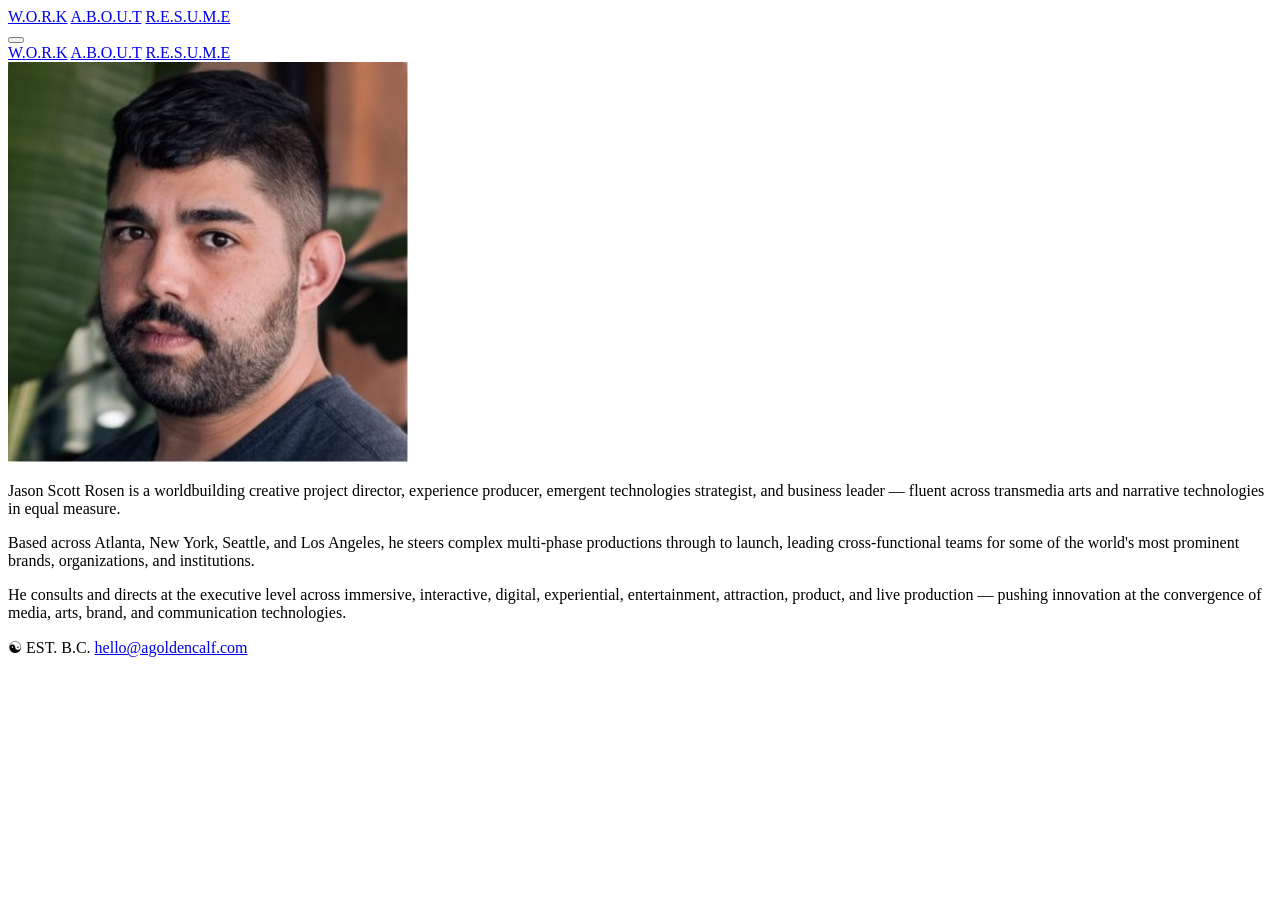
==== about.html @ c749a190 "Update about.html" ====
<!DOCTYPE html>
<html lang="en">
<head>
  <meta charset="UTF-8">
  <meta name="viewport" content="width=device-width, initial-scale=1.0">
  <title>About — A Golden Calf</title>
  <link rel="shortcut icon" href="favicon.ico">
  <link rel="preconnect" href="https://fonts.googleapis.com">
  <link rel="preconnect" href="https://fonts.gstatic.com" crossorigin>
  <link href="https://fonts.googleapis.com/css2?family=Tenor+Sans&display=swap" rel="stylesheet">
  <link rel="stylesheet" href="css/styles.css?v=20260519t">
</head>
<body class="page-about">
  <header class="site-header">
    <nav class="nav">
      <div class="nav-links">
        <a href="index.html" class="nav-link">W.O.R.K</a>
        <a href="about.html" class="nav-link nav-link--active">A.B.O.U.T</a>
        <a href="resume.html" class="nav-link">R.E.S.U.M.E</a>
      </div>
    </nav>
  </header>
  <button class="hamburger" aria-label="Open menu" aria-expanded="false">
    <div class="hamburger-bars">
      <span></span><span></span><span></span>
    </div>
  </button>
  <main class="main">
    <div class="mobile-menu" aria-hidden="true">
      <a href="index.html" class="mobile-link">W.O.R.K</a>
      <a href="about.html" class="mobile-link">A.B.O.U.T</a>
      <a href="resume.html" class="mobile-link">R.E.S.U.M.E</a>
    </div>
    <div class="about-columns" id="about-content">
      <div class="about-headshot-wrap">
        <img src="images/headshot.jpg" alt="Jason Scott Rosen" class="about-headshot" id="about-headshot">
      </div>
      <div class="about-text" id="about-body">
        <p>Loading&hellip;</p>
      </div>
    </div>
  </main>
  <footer class="site-footer">
    <div class="footer-inner">
      <span class="footer-mark">&#9775;&#xFE0E;</span>
      <span class="footer-est">EST.BC</span>
      <a href="mailto:hello@agoldencalf.com" class="footer-email">hello@agoldencalf.com</a>
    </div>
  </footer>
  <script src="js/main.js?v=20260519t"></script>
</body>
</html>
---- css/styles.css ----
/* === NAV === */
const hamburger = document.querySelector('.hamburger');
const mobileMenu = document.querySelector('.mobile-menu');
const siteHeader = document.querySelector('.site-header');

const backdrop = document.createElement('div');
backdrop.className = 'menu-backdrop';
document.body.appendChild(backdrop);

document.querySelectorAll('.mobile-link').forEach(link => {
  link.dataset.href = link.getAttribute('href') || '';
  const text = link.textContent.trim();
  link.innerHTML = text.split('').map((char, i) =>
    `<span class="letter" data-index="${i}" style="transition-delay: 0ms">${char === ' ' ? '&nbsp;' : char}</span>`
  ).join('');
});

function drawSpeckle(menu) {
  if (menu.querySelector('.menu-speckle')) return;
  const canvas = document.createElement('canvas');
  canvas.className = 'menu-speckle';
  menu.insertBefore(canvas, menu.firstChild);
  const w = menu.offsetWidth;
  const h = menu.offsetHeight;
  canvas.width = w;
  canvas.height = h;
  const ctx = canvas.getContext('2d');
  const count = Math.floor((w * h) / 120);
  for (let i = 0; i < count; i++) {
    const x = Math.random() * w;
    const y = Math.random() * h;
    const r = Math.random() * 1.8 + 0.2;
    const op = Math.random() * 0.5 + 0.05;
    const hue = 34 + Math.random() * 16;
    const sat = 55 + Math.random() * 35;
    const lit = 42 + Math.random() * 28;
    ctx.beginPath();
    ctx.arc(x, y, r, 0, Math.PI * 2);
    ctx.fillStyle = `hsla(${hue}, ${sat}%, ${lit}%, ${op})`;
    ctx.fill();
  }
  for (let i = 0; i < count * 0.07; i++) {
    const x = Math.random() * w;
    const y = Math.random() * h;
    const rx = Math.random() * 3.5 + 0.8;
    const ry = rx * (0.25 + Math.random() * 0.75);
    ctx.beginPath();
    ctx.ellipse(x, y, rx, ry, Math.random() * Math.PI, 0, Math.PI * 2);
    ctx.fillStyle = `hsla(38, 68%, 48%, ${Math.random() * 0.2 + 0.04})`;
    ctx.fill();
  }
}

function animateLinksIn() {
  document.querySelectorAll('.mobile-link').forEach((link, linkIdx) => {
    const letters = link.querySelectorAll('.letter');
    letters.forEach((letter, j) => {
      letter.classList.remove('closing');
      letter.style.transitionDelay = `${200 + linkIdx * 160 + j * 35}ms`;
    });
  });
}

function animateLinksOut() {
  document.querySelectorAll('.mobile-link').forEach(link => {
    const letters = link.querySelectorAll('.letter');
    const lastIdx = letters.length - 1;
    letters.forEach((letter, j) => {
      letter.style.transitionDelay = `${(lastIdx - j) * 55}ms`;
      letter.classList.add('closing');
    });
  });
}

let speckleDrawn = false;

function openMenu() {
  if (!speckleDrawn) { drawSpeckle(mobileMenu); speckleDrawn = true; }
  mobileMenu.classList.add('open');
  hamburger.classList.add('open');
  backdrop.classList.add('open');
  siteHeader?.classList.add('menu-open');
  hamburger.setAttribute('aria-expanded', 'true');
  mobileMenu.setAttribute('aria-hidden', 'false');
  document.body.style.overflow = 'hidden';
  animateLinksIn();
}

function closeMenu() {
  backdrop.style.pointerEvents = 'none';
  animateLinksOut();
  mobileMenu.classList.remove('open');
  hamburger.classList.remove('open');
  backdrop.classList.remove('open');
  siteHeader?.classList.remove('menu-open');
  hamburger.setAttribute('aria-expanded', 'false');
  mobileMenu.setAttribute('aria-hidden', 'true');
  document.body.style.overflow = '';
  setTimeout(() => { backdrop.style.pointerEvents = ''; }, 1100);
}

hamburger?.addEventListener('click', () => {
  mobileMenu.classList.contains('open') ? closeMenu() : openMenu();
});
backdrop.addEventListener('click', closeMenu);

document.querySelectorAll('.mobile-link').forEach(a => {
  a.addEventListener('click', (e) => {
    e.preventDefault();
    const href = a.dataset.href;
    closeMenu();
    setTimeout(() => { if (href) window.location.href = href; }, 200);
  });
});

document.querySelector('.menu-close')?.addEventListener('click', closeMenu);
document.addEventListener('keydown', e => { if (e.key === 'Escape') closeMenu(); });

/* === UTILS === */
function textToHtml(str) {
  if (!str) return '';
  return str.split(/\n\n+/).filter(p => p.trim()).map(p => `<p>${p.trim().replace(/\n/g, '<br>')}</p>`).join('');
}
function vimeoId(url) { const m = url.match(/vimeo\.com\/(?:video\/)?(\d+)/); return m ? m[1] : null; }
function youtubeId(url) {
  try {
    const parsed = new URL(url);
    if (parsed.hostname.includes('youtube.com')) return parsed.searchParams.get('v');
    if (parsed.hostname.includes('youtu.be')) return parsed.pathname.replace('/', '').split('/')[0];
  } catch (err) { return null; }
  return null;
}
function isHlsUrl(url) { return url.endsWith('.m3u8'); }
function initHlsVideos(root = document) {
  root.querySelectorAll('video[data-hls-src]').forEach(video => {
    const src = video.dataset.hlsSrc;
    if (!src) return;
    if (video.canPlayType('application/vnd.apple.mpegurl')) { video.src = src; }
    else if (window.Hls && Hls.isSupported()) { const hls = new Hls(); hls.loadSource(src); hls.attachMedia(video); }
  });
}

function renderMediaItem(item) {
  let media = '';
  if (item.type === 'video') {
    const url = item.url || '';
    const vid = vimeoId(url);
    const yid = youtubeId(url);
    if (yid) media = `<div class="lb-video-wrap"><iframe src="https://www.youtube.com/embed/${yid}" frameborder="0" allow="accelerometer; autoplay; clipboard-write; encrypted-media; gyroscope; picture-in-picture; web-share" allowfullscreen></iframe></div>`;
    else if (vid) media = `<div class="lb-video-wrap"><iframe src="https://player.vimeo.com/video/${vid}?dnt=1&autoplay=1&loop=1&muted=1" frameborder="0" allow="autoplay; fullscreen; picture-in-picture" allowfullscreen></iframe></div>`;
    else if (url) { const attrs = isHlsUrl(url) ? `data-hls-src="${url}"` : `src="${url}"`; media = `<div class="lb-video-wrap"><video ${attrs} controls playsinline></video></div>`; }
  } else {
    const src = item.image || item.url || '';
    if (src) media = `<img src="${src}" alt="${item.caption || ''}" loading="lazy">`;
  }
  const caption = item.caption ? `<p class="lb-caption">${item.caption}</p>` : '';
  return media || caption ? `<div class="lb-media-item">${media}${caption}</div>` : '';
}

/* === LIGHTBOX === */
let projectsData = [];

function openLightbox(project) {
  const lightbox = document.getElementById('lightbox');
  document.getElementById('lb-title').textContent = project.title || '';
  document.getElementById('lb-client').textContent = project.client || '';
  document.getElementById('lb-description').innerHTML = textToHtml(project.description);
  document.getElementById('lb-media').innerHTML = (project.media || []).map(renderMediaItem).join('');
  initHlsVideos(document.getElementById('lb-media'));
  lightbox.removeAttribute('hidden');
  document.body.style.overflow = 'hidden';
  lightbox.scrollTop = 0;
  if (hamburger) hamburger.style.display = 'none';
}

function closeLightbox() {
  document.getElementById('lightbox').setAttribute('hidden', '');
  document.body.style.overflow = '';
  if (hamburger) hamburger.style.display = '';
}

document.getElementById('lightbox-close')?.addEventListener('click', closeLightbox);
document.getElementById('lightbox')?.addEventListener('click', e => { if (e.target === e.currentTarget) closeLightbox(); });
document.addEventListener('keydown', e => { if (e.key === 'Escape') closeLightbox(); });

/* === WORK PAGE — EXPANDING BARS === */

function initBarSpotlight(bar, canvas) {
  if (canvas) canvas.remove();

  // Static vignette — always present, gives the chimera keyhole effect
  const vignette = document.createElement('div');
  vignette.style.cssText = `
    position:absolute;inset:0;pointer-events:none;z-index:1;
    background: radial-gradient(ellipse 28% 120% at 50% 50%, 
      rgba(25,25,22,0) 0%, 
      rgba(25,25,22,0.55) 45%, 
      rgba(25,25,22,0.92) 75%, 
      rgba(25,25,22,0.98) 100%);
    opacity: 1;
    transition: opacity 3s cubic-bezier(0.16,1,0.3,1) 0.4s;
  `;
  bar.appendChild(vignette);

  // Dark overlay on top — fades out on expand to reveal image
  const darkOverlay = document.createElement('div');
  darkOverlay.style.cssText = `
    position:absolute;inset:0;pointer-events:none;z-index:2;
    background: rgba(25,25,22,0.0);
    transition: background 2.4s cubic-bezier(0.16,1,0.3,1);
  `;
  bar.appendChild(darkOverlay);

  return {
    expand:   () => { 
      vignette.style.transition = 'opacity 2.8s cubic-bezier(0.16,1,0.3,1) 0.3s';
      vignette.style.opacity = '0';
    },
    collapse: () => { 
      vignette.style.transition = 'opacity 0.6s ease';
      vignette.style.opacity = '1';
    },
  };
}

async function loadProjects() {
  const container = document.getElementById('projects');
  if (!container) return;
  try {
    const res = await fetch('content/projects.json');
    if (!res.ok) throw new Error(res.statusText);
    const data = await res.json();
    projectsData = data.items || [];
    const intro = document.getElementById('work-intro');
    if (intro && data.work_intro) intro.textContent = data.work_intro;
    if (!projectsData.length) { container.innerHTML = '<p class="projects-loading">No projects yet.</p>'; return; }

    container.innerHTML = projectsData.map((project, i) => {
      const bg = project.thumbnail ? `style="background-image:url('${project.thumbnail}')"` : '';
      return `<article class="project-bar" data-index="${i}" role="button" tabindex="0" aria-label="Open ${project.title || ''}">
        <div class="project-bar-bg" ${bg}></div>
        <canvas class="project-bar-spotlight"></canvas>
        <div class="project-bar-gradient"></div>
        <div class="project-bar-client-expanded"><span>${project.client || ''}</span></div>
        <div class="project-bar-meta">
          <span class="project-bar-title">${project.title || ''}</span>
          <span class="project-bar-client">${project.client || ''}</span>
          <div class="project-bar-sliver"></div>
        </div>
      </article>`;
    }).join('');

    // Init each bar
    container.querySelectorAll('.project-bar').forEach(bar => {
      const canvas = bar.querySelector('.project-bar-spotlight');
      const spotlight = initBarSpotlight(bar, canvas);
      const isTouchDevice = window.matchMedia('(hover: none)').matches;

      if (isTouchDevice) {
        // Mobile: tap navigates to project page
        bar.addEventListener('click', () => {
          const project = projectsData[parseInt(bar.dataset.index)];
          window.location.href = `project.html?id=${encodeURIComponent(project.id || bar.dataset.index)}`;
        });
      } else {
        bar.addEventListener('mouseenter', () => {
          bar.classList.add('expanded');
          spotlight.expand();
        });
        bar.addEventListener('mouseleave', () => {
          bar.classList.remove('expanded');
          spotlight.collapse();
        });
        bar.addEventListener('click', () => {
          const project = projectsData[parseInt(bar.dataset.index)];
          window.location.href = `project.html?id=${encodeURIComponent(project.id || bar.dataset.index)}`;
        });
        bar.addEventListener('keydown', e => {
          if (e.key === 'Enter' || e.key === ' ') {
            const project = projectsData[parseInt(bar.dataset.index)];
            window.location.href = `project.html?id=${encodeURIComponent(project.id || bar.dataset.index)}`;
          }
        });
      }
    });

  } catch (err) {
    console.error('Failed to load projects:', err);
    container.innerHTML = '<p class="projects-loading">Could not load projects.</p>';
  }
}

async function loadAbout() {
  const body = document.getElementById('about-body');
  const headshot = document.getElementById('about-headshot');
  if (!body && !headshot) return;
  try {
    const res = await fetch('content/about.json');
    if (!res.ok) throw new Error(res.statusText);
    const data = await res.json();
    if (headshot && data.headshot) headshot.src = data.headshot;
    if (body && data.body) body.innerHTML = textToHtml(data.body);
  } catch (err) { console.error('Failed to load about:', err); }
}

async function loadPractice() {
  const body = document.getElementById('practice-body');
  if (!body) return;
  try {
    const res = await fetch('content/practice.json');
    if (!res.ok) throw new Error(res.statusText);
    const data = await res.json();
    if (data.body) body.innerHTML = textToHtml(data.body);
  } catch (err) { console.error('Failed to load practice:', err); }
}

async function loadFooter() {
  const footers = document.querySelectorAll('.site-footer');
  if (!footers.length) return;
  try {
    const res = await fetch('content/footer.json');
    if (!res.ok) throw new Error(res.statusText);
    const data = await res.json();
    footers.forEach(footer => {
      const mark = footer.querySelector('.footer-mark');
      const est = footer.querySelector('.footer-est');
      const email = footer.querySelector('.footer-email');
      if (mark && data.mark) mark.innerHTML = data.mark;
      if (est && data.est) est.textContent = data.est;
      if (email && data.email) { email.textContent = data.email; email.href = `mailto:${data.email}`; }
    });
  } catch (err) { console.error('Failed to load footer:', err); }
}

/* === EPHEMERA — LOGO GLINT ANIMATION === */
function initEphemera() {
  const heroEl = document.querySelector('.work-hero');
  const logoEl = document.querySelector('.site-mark');
  if (!heroEl || !logoEl) return;

  const heroCanvas = document.createElement('canvas');
  heroCanvas.style.cssText = 'position:absolute;inset:0;width:100%;height:100%;pointer-events:none;z-index:2;';
  heroEl.appendChild(heroCanvas);
  const heroCtx = heroCanvas.getContext('2d');

  const logoCanvas = document.createElement('canvas');
  logoCanvas.style.cssText = 'position:absolute;top:0;left:0;width:100%;height:100%;pointer-events:none;';
  const logoWrap = document.createElement('div');
  logoWrap.style.cssText = 'position:relative;display:inline-block;line-height:0;';
  logoEl.parentNode.insertBefore(logoWrap, logoEl);
  logoWrap.appendChild(logoEl);
  logoWrap.appendChild(logoCanvas);
  const logoCtx = logoCanvas.getContext('2d');

  function resize() {
    heroCanvas.width = heroEl.offsetWidth;
    heroCanvas.height = heroEl.offsetHeight;
    logoCanvas.width = logoEl.offsetWidth;
    logoCanvas.height = logoEl.offsetHeight;
  }
  resize();
  window.addEventListener('resize', resize);

  let frame = 0;
  const FOG_DURATION = 180;
  const FOG_DELAY = 20;
  let fogFrame = 0;
  let fogDone = false;
  let sparkleActive = false;
  let glintPhase = 0;
  let glintWait = 0;
  const GLINT_DURATION = 70;
  const GLINT_PAUSE = 320;

  function easeInOut(t) { return t < 0.5 ? 2 * t * t : -1 + (4 - 2 * t) * t; }
  function getSx() { return logoCanvas.width * 0.50; }
  function getSy() { return logoCanvas.height * 0.23; }

  function drawStarGlint(ctx, x, y, size, opacity) {
    ctx.save();
    ctx.globalAlpha = opacity;
    for (let i = 0; i < 4; i++) {
      const angle = (i / 4) * Math.PI * 2;
      const longR = size;
      const shortR = size * 0.15;
      const a1 = angle - Math.PI / 4 * 0.3;
      const a3 = angle + Math.PI / 4 * 0.3;
      ctx.beginPath();
      ctx.moveTo(x, y);
      ctx.lineTo(x + Math.cos(a1) * shortR, y + Math.sin(a1) * shortR);
      ctx.lineTo(x + Math.cos(angle) * longR, y + Math.sin(angle) * longR);
      ctx.lineTo(x + Math.cos(a3) * shortR, y + Math.sin(a3) * shortR);
      ctx.closePath();
      const grad = ctx.createRadialGradient(x, y, 0, x, y, longR);
      grad.addColorStop(0, 'rgba(255,255,255,1)');
      grad.addColorStop(0.3, 'rgba(255,248,200,0.8)');
      grad.addColorStop(1, 'rgba(255,240,150,0)');
      ctx.fillStyle = grad;
      ctx.fill();
    }
    const spot = ctx.createRadialGradient(x, y, 0, x, y, size * 0.4);
    spot.addColorStop(0, 'rgba(255,255,255,1)');
    spot.addColorStop(0.5, 'rgba(255,252,220,0.6)');
    spot.addColorStop(1, 'rgba(255,248,180,0)');
    ctx.beginPath();
    ctx.arc(x, y, size * 0.4, 0, Math.PI * 2);
    ctx.fillStyle = spot;
    ctx.fill();
    ctx.restore();
  }

  function drawGlimmer(ctx, x, y, size, opacity) {
    ctx.save();
    [0, Math.PI/2, Math.PI, Math.PI*1.5].forEach(angle => {
      const grad = ctx.createLinearGradient(x, y, x + Math.cos(angle) * size, y + Math.sin(angle) * size);
      grad.addColorStop(0, `rgba(255,255,255,${opacity})`);
      grad.addColorStop(0.2, `rgba(255,252,210,${opacity * 0.8})`);
      grad.addColorStop(1, 'rgba(255,240,140,0)');
      ctx.beginPath();
      ctx.moveTo(x, y);
      ctx.lineTo(x + Math.cos(angle) * size, y + Math.sin(angle) * size);
      ctx.strokeStyle = grad;
      ctx.lineWidth = 1.2;
      ctx.lineCap = 'round';
      ctx.stroke();
    });
    [Math.PI/4, Math.PI*3/4, Math.PI*5/4, Math.PI*7/4].forEach(angle => {
      const grad = ctx.createLinearGradient(x, y, x + Math.cos(angle) * size * 0.45, y + Math.sin(angle) * size * 0.45);
      grad.addColorStop(0, `rgba(255,255,255,${opacity * 0.7})`);
      grad.addColorStop(1, 'rgba(255,240,140,0)');
      ctx.beginPath();
      ctx.moveTo(x, y);
      ctx.lineTo(x + Math.cos(angle) * size * 0.45, y + Math.sin(angle) * size * 0.45);
      ctx.strokeStyle = grad;
      ctx.lineWidth = 0.7;
      ctx.lineCap = 'round';
      ctx.stroke();
    });
    const center = ctx.createRadialGradient(x, y, 0, x, y, size * 0.25);
    center.addColorStop(0, `rgba(255,255,255,${opacity})`);
    center.addColorStop(1, 'rgba(255,248,180,0)');
    ctx.beginPath();
    ctx.arc(x, y, size * 0.25, 0, Math.PI * 2);
    ctx.fillStyle = center;
    ctx.fill();
    ctx.restore();
  }

  function drawFrame() {
    frame++;
    const HW = heroCanvas.width;
    const HH = heroCanvas.height;
    const LW = logoCanvas.width;
    const LH = logoCanvas.height;
    const sx = getSx();
    const sy = getSy();

    // Fog sweep
    heroCtx.clearRect(0, 0, HW, HH);
    if (frame > FOG_DELAY && !fogDone) {
      fogFrame++;
      const t = Math.min(1, fogFrame / FOG_DURATION);
      const eased = easeInOut(t);
      const diagLen = Math.sqrt(HW * HW + HH * HH);
      const fogHead = eased * (diagLen + 300);
      const angle = Math.atan2(HH, HW);
      const fogW = 320;
      const headX = Math.cos(angle) * fogHead;
      const headY = Math.sin(angle) * fogHead;
      const tailX = Math.cos(angle) * Math.max(0, fogHead - fogW);
      const tailY = Math.sin(angle) * Math.max(0, fogHead - fogW);
      const grad = heroCtx.createLinearGradient(tailX, tailY, headX, headY);
      grad.addColorStop(0, 'rgba(255,252,240,0)');
      grad.addColorStop(0.25, 'rgba(255,250,235,0.03)');
      grad.addColorStop(0.55, 'rgba(255,248,228,0.08)');
      grad.addColorStop(0.8, 'rgba(255,252,240,0.05)');
      grad.addColorStop(1, 'rgba(255,255,255,0)');
      heroCtx.fillStyle = grad;
      heroCtx.fillRect(0, 0, HW, HH);
      const logoCenterX = HW / 2;
      const logoCenterY = HH * 0.4;
      const logoDiagDist = Math.cos(angle) * logoCenterX + Math.sin(angle) * logoCenterY;
      if (fogHead > logoDiagDist && !sparkleActive) { sparkleActive = true; glintPhase = 0; }
      if (t >= 1) fogDone = true;
    }

    // Sparkle — canvas only draws effects, logo image shows through underneath
    logoCtx.clearRect(0, 0, LW, LH);

    if (sparkleActive) {
      glintPhase++;
      const t = glintPhase / GLINT_DURATION;
      if (t <= 1) {
        const op = t < 0.4 ? easeInOut(t / 0.4) : 1 - easeInOut((t - 0.4) / 0.6);
        const glintSize = 8 + op * 6;
        const halo = logoCtx.createRadialGradient(sx, sy, 0, sx, sy, glintSize * 4);
        halo.addColorStop(0, `rgba(255,248,180,${op * 0.7})`);
        halo.addColorStop(0.5, `rgba(255,240,140,${op * 0.2})`);
        halo.addColorStop(1, 'rgba(255,230,100,0)');
        logoCtx.beginPath();
        logoCtx.arc(sx, sy, glintSize * 4, 0, Math.PI * 2);
        logoCtx.fillStyle = halo;
        logoCtx.fill();
        drawStarGlint(logoCtx, sx, sy, glintSize, op);
        const t2 = Math.max(0, (t - 0.35) / 0.65);
        if (t2 > 0) {
          const op2 = t2 < 0.4 ? easeInOut(t2 / 0.4) : 1 - easeInOut((t2 - 0.4) / 0.6);
          drawStarGlint(logoCtx, sx, sy + 12, glintSize * 0.52, op2 * 0.65);
        }
        const t3 = Math.max(0, (t - 0.55) / 0.45);
        if (t3 > 0) {
          const op3 = t3 < 0.4 ? easeInOut(t3 / 0.4) : 1 - easeInOut((t3 - 0.4) / 0.6);
          drawStarGlint(logoCtx, sx + 5, sy + 4, glintSize * 0.38, op3 * 0.50);
        }
      } else {
        glintWait++;
        if (glintWait > 60 && glintWait < 120) {
          const shimT = (glintWait - 60) / 60;
          const shimOp = shimT < 0.3 ? easeInOut(shimT / 0.3) * 0.35 : (1 - easeInOut((shimT - 0.3) / 0.7)) * 0.35;
          if (shimOp > 0.01) drawGlimmer(logoCtx, sx, sy, 14, shimOp);
        }
        if (glintWait > GLINT_PAUSE) { glintPhase = 0; glintWait = 0; }
      }
    }

    requestAnimationFrame(drawFrame);
  }

  drawFrame();
}

/* === PROJECT PAGE === */
async function loadProjectPage() {
  const wrap = document.querySelector('.project-page-wrap');
  if (!wrap) return;

  try {
    const res = await fetch('content/projects.json');
    if (!res.ok) throw new Error(res.statusText);
    const data = await res.json();
    const projects = data.items || [];

    // Get project id from URL
    const params = new URLSearchParams(window.location.search);
    const idParam = params.get('id');
    const project = projects.find((p, i) => 
      String(p.id) === idParam || String(i) === idParam
    ) || projects[0];

    if (!project) return;

    // Set page title
    document.title = `${project.title} — A Golden Calf`;

    // Header
    document.getElementById('project-client').textContent = project.client || '';
    document.getElementById('project-title').textContent = project.title || '';
    document.getElementById('project-description').innerHTML = textToHtml(project.description || '');

    // Media
    const mediaEl = document.getElementById('project-media');
    (project.media || []).forEach(item => {
      if (!item || !item.type) return;
      const block = document.createElement('div');
      block.className = 'project-media-block';

      if (item.type === 'video') {
        const url = item.url || '';
        const vid = vimeoId(url);
        const yid = youtubeId(url);
        block.className += ' project-media-video';

        if (vid) {
          block.innerHTML = `<div class="project-video-wrap"><iframe src="https://player.vimeo.com/video/${vid}?dnt=1&autoplay=1&loop=1&muted=1" frameborder="0" allow="autoplay; fullscreen; picture-in-picture" allowfullscreen></iframe></div>`;
        } else if (yid) {
          block.innerHTML = `<div class="project-video-wrap"><iframe src="https://www.youtube.com/embed/${yid}?autoplay=1&mute=1&loop=1" frameborder="0" allow="autoplay; fullscreen" allowfullscreen></iframe></div>`;
        } else if (url.endsWith('.m3u8')) {
          block.innerHTML = `<div class="project-video-wrap"><video data-hls-src="${url}" controls playsinline autoplay muted loop style="width:100%;height:100%;object-fit:cover;"></video></div>`;
        } else if (url.endsWith('.mp4')) {
          block.innerHTML = `<div class="project-video-wrap"><video src="${url}" controls playsinline autoplay muted loop style="width:100%;height:100%;object-fit:cover;"></video></div>`;
        }

        if (item.caption) {
          block.innerHTML += `<p class="project-media-caption">${item.caption}</p>`;
        }

      } else if (item.type === 'image') {
        const src = item.url || item.image || item.src || '';
        if (!src) return;
        block.innerHTML = `
          <img src="${src}" alt="${item.caption || ''}" loading="lazy">
          ${item.caption ? `<p class="project-media-caption">${item.caption}</p>` : ''}
        `;
      }

      if (block.innerHTML) mediaEl.appendChild(block);
    });

    // Init HLS videos
    initHlsVideos(mediaEl);

    // More work thumbnails
    const thumbsEl = document.getElementById('project-thumbs');
    projects.filter((p, i) => {
      const pid = p.id !== undefined ? String(p.id) : String(i);
      return pid !== idParam && String(i) !== idParam;
    }).forEach((p, i) => {
      const idx = projects.indexOf(p);
      const pid = p.id !== undefined ? p.id : idx;
      const thumb = document.createElement('a');
      thumb.href = `project.html?id=${encodeURIComponent(pid)}`;
      thumb.className = 'project-thumb-card';
      thumb.innerHTML = `
        ${p.thumbnail ? `<img src="${p.thumbnail}" alt="${p.title || ''}">` : '<div class="project-thumb-empty"></div>'}
        <div class="project-thumb-meta">
          <p class="project-thumb-title">${p.title || ''}</p>
          <p class="project-thumb-client">${p.client || ''}</p>
        </div>
      `;
      thumbsEl.appendChild(thumb);
    });

  } catch(err) {
    console.error('Failed to load project page:', err);
  }
}

/* === INIT === */
loadProjects();
loadAbout();
loadPractice();
loadFooter();
if (document.querySelector('.project-page-wrap')) loadProjectPage();
if (document.querySelector('.work-hero')) initEphemera();
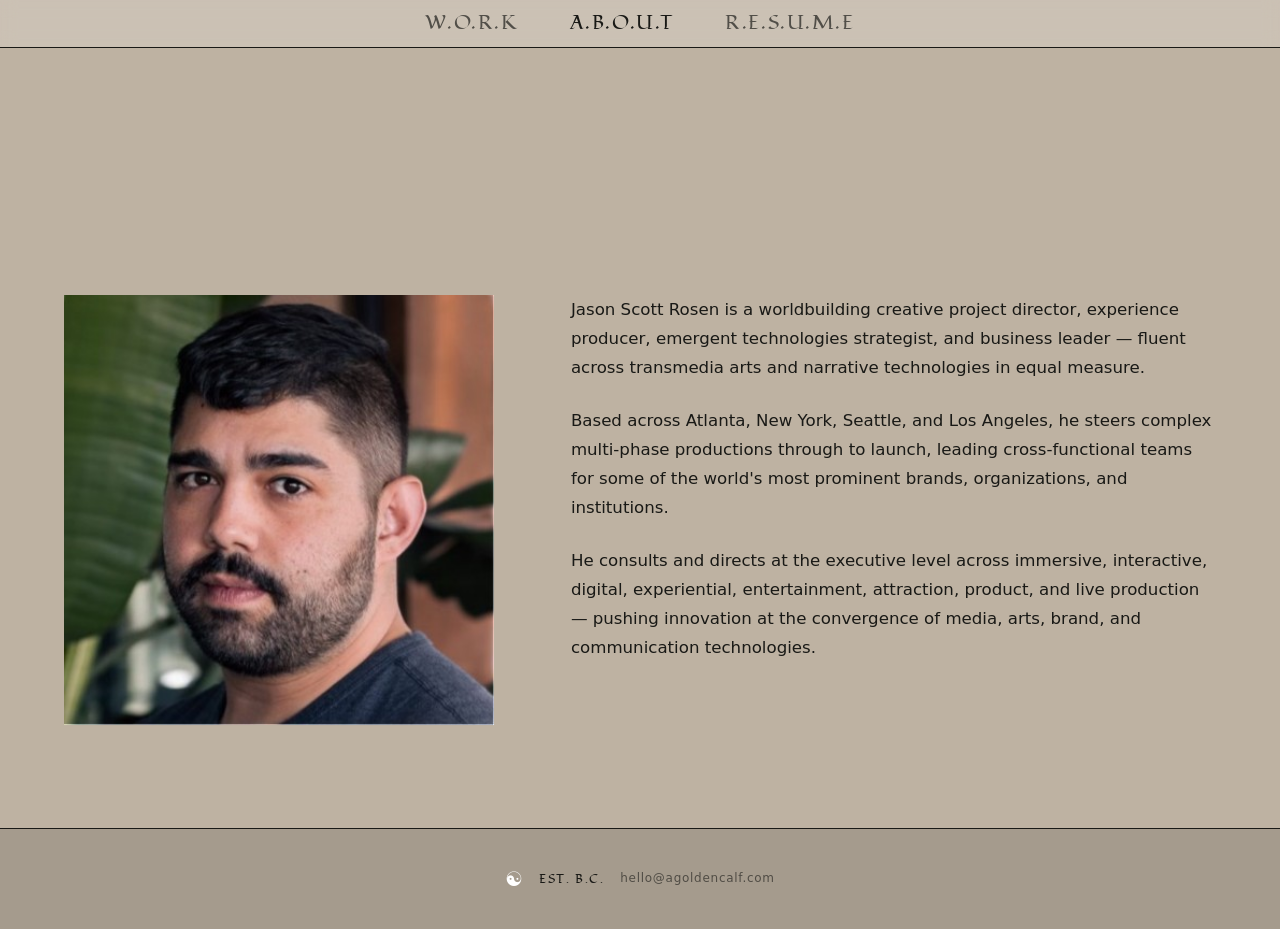
==== commit b7a79d0b: "Update about.html" ====
--- a/about.html
+++ b/about.html
@@ -7,8 +7,8 @@
   <link rel="shortcut icon" href="favicon.ico">
   <link rel="preconnect" href="https://fonts.googleapis.com">
   <link rel="preconnect" href="https://fonts.gstatic.com" crossorigin>
-  <link href="https://fonts.googleapis.com/css2?family=Tenor+Sans&display=swap" rel="stylesheet">
-  <link rel="stylesheet" href="css/styles.css?v=20260519t">
+  <link href="https://fonts.googleapis.com/css2?family=Tenor+Sans&family=Space+Mono:ital,wght@1,700&display=swap" rel="stylesheet">
+  <link rel="stylesheet" href="css/styles.css">
 </head>
 <body class="page-about">
   <header class="site-header">
@@ -31,12 +31,30 @@
       <a href="about.html" class="mobile-link">A.B.O.U.T</a>
       <a href="resume.html" class="mobile-link">R.E.S.U.M.E</a>
     </div>
+
+    <!-- Skills ticker banner -->
+    <div class="skills-banner">
+      <div class="skills-line skills-line--1">
+        <div class="skills-line-inner" id="skills-line-1"></div>
+      </div>
+      <div class="skills-line skills-line--2">
+        <div class="skills-line-inner" id="skills-line-2"></div>
+      </div>
+      <canvas class="skills-ghost-wave" id="skills-ghost-wave"></canvas>
+    </div>
+
+    <!-- About content -->
     <div class="about-columns" id="about-content">
       <div class="about-headshot-wrap">
         <img src="images/headshot.jpg" alt="Jason Scott Rosen" class="about-headshot" id="about-headshot">
       </div>
       <div class="about-text" id="about-body">
-        <p>Loading&hellip;</p>
+        <p>Jason leads the productions that define what's possible. Immersive Attractions. Title Sequences. Brand Platforms. AR Experiences. Museums. Video Games. Tangible Media. Creative and production leadership — finding the charge inside a brief and seeing it all the way through, across the brands and institutions that shape culture. Based wherever the work is. Passionate in contributing meaningfully to innovation, he welcomes friends new and old.</p>
+        <div class="about-actions">
+          <a href="mailto:hello@agoldencalf.com" class="about-say-hello">Say Hello →</a>
+          <span class="about-actions-divider"></span>
+          <a href="resume.html" target="_blank" class="about-resume-btn">↓ Resume PDF</a>
+        </div>
       </div>
     </div>
   </main>
@@ -47,6 +65,6 @@
       <a href="mailto:hello@agoldencalf.com" class="footer-email">hello@agoldencalf.com</a>
     </div>
   </footer>
-  <script src="js/main.js?v=20260519t"></script>
+  <script src="js/main.js"></script>
 </body>
 </html>
--- a/css/styles.css
+++ b/css/styles.css
@@ -1,634 +1,864 @@
+/* === FONTS === */
+@font-face {
+  font-family: 'Fondamento';
+  src: url('../fonts/fondamento-regular.woff2') format('woff2');
+  font-weight: 400;
+  font-style: normal;
+  font-display: swap;
+}
+@font-face {
+  font-family: 'Fondamento';
+  src: url('../fonts/fondamento-italic.woff2') format('woff2');
+  font-weight: 400;
+  font-style: italic;
+  font-display: swap;
+}
+
+/* === VARIABLES === */
+:root {
+  --sand: #beb2a2;
+  --ink: #191916;
+  --ember: #e6542d;
+  --white: #ffffff;
+  --nav-height: 48px;
+  --font-display: 'Fondamento', serif;
+  --font-body: 'Inter', system-ui, -apple-system, sans-serif;
+  --max-w: 1320px;
+  --pad-x: clamp(24px, 5vw, 80px);
+  --gold: #C8962A;
+  --parchment: #F0E6CC;
+  --scroll-ink: #2A2218;
+}
+
+/* === RESET === */
+*, *::before, *::after { box-sizing: border-box; margin: 0; padding: 0; }
+html { font-size: 16px; scroll-behavior: smooth; }
+body {
+  background-color: var(--sand);
+  color: var(--ink);
+  font-family: var(--font-body);
+  font-weight: 300;
+  line-height: 1.6;
+  min-height: 100vh;
+  display: flex;
+  flex-direction: column;
+}
+img { display: block; max-width: 100%; }
+a { color: inherit; text-decoration: none; }
+button { background: none; border: none; cursor: pointer; font: inherit; color: inherit; }
+
 /* === NAV === */
-const hamburger = document.querySelector('.hamburger');
-const mobileMenu = document.querySelector('.mobile-menu');
-const siteHeader = document.querySelector('.site-header');
-
-const backdrop = document.createElement('div');
-backdrop.className = 'menu-backdrop';
-document.body.appendChild(backdrop);
-
-document.querySelectorAll('.mobile-link').forEach(link => {
-  link.dataset.href = link.getAttribute('href') || '';
-  const text = link.textContent.trim();
-  link.innerHTML = text.split('').map((char, i) =>
-    `<span class="letter" data-index="${i}" style="transition-delay: 0ms">${char === ' ' ? '&nbsp;' : char}</span>`
-  ).join('');
-});
-
-function drawSpeckle(menu) {
-  if (menu.querySelector('.menu-speckle')) return;
-  const canvas = document.createElement('canvas');
-  canvas.className = 'menu-speckle';
-  menu.insertBefore(canvas, menu.firstChild);
-  const w = menu.offsetWidth;
-  const h = menu.offsetHeight;
-  canvas.width = w;
-  canvas.height = h;
-  const ctx = canvas.getContext('2d');
-  const count = Math.floor((w * h) / 120);
-  for (let i = 0; i < count; i++) {
-    const x = Math.random() * w;
-    const y = Math.random() * h;
-    const r = Math.random() * 1.8 + 0.2;
-    const op = Math.random() * 0.5 + 0.05;
-    const hue = 34 + Math.random() * 16;
-    const sat = 55 + Math.random() * 35;
-    const lit = 42 + Math.random() * 28;
-    ctx.beginPath();
-    ctx.arc(x, y, r, 0, Math.PI * 2);
-    ctx.fillStyle = `hsla(${hue}, ${sat}%, ${lit}%, ${op})`;
-    ctx.fill();
+.site-header {
+  position: fixed;
+  top: 0; left: 0; right: 0;
+  z-index: 100;
+}
+
+.nav {
+  height: var(--nav-height);
+  background-color: rgba(255,255,255,0.2);
+  backdrop-filter: blur(8px);
+  -webkit-backdrop-filter: blur(8px);
+  border-bottom: 1px solid var(--ink);
+  display: flex;
+  align-items: center;
+  justify-content: center;
+  padding: 0 var(--pad-x);
+  position: relative;
+}
+
+.nav-links {
+  display: flex;
+  gap: clamp(24px, 4vw, 64px);
+  align-items: center;
+}
+
+.nav-link {
+  position: relative;
+  z-index: 0;
+  font-family: var(--font-display);
+  font-size: clamp(15px, 1.55vw, 21px);
+  letter-spacing: 0.08em;
+  color: var(--ink);
+  opacity: 0.68;
+  transition: opacity 0.25s ease;
+}
+.nav-link::before {
+  content: '';
+  position: absolute;
+  z-index: -1;
+  inset: -0.35em -0.55em;
+  background: radial-gradient(ellipse at center, rgba(255,255,255,0.72) 0%, rgba(255,255,255,0.34) 46%, rgba(255,255,255,0) 72%);
+  filter: blur(7px);
+  opacity: 0;
+  transform: scaleX(0.75);
+  transition: opacity 0.35s ease, transform 0.35s ease;
+}
+.nav-link:hover::before,
+.nav-link:focus-visible::before { opacity: 1; transform: scaleX(1); }
+.nav-link:hover { opacity: 1; }
+.nav-link--active { opacity: 1; }
+
+/* === HAMBURGER === */
+.hamburger {
+  display: none;
+  position: fixed;
+  right: var(--pad-x);
+  top: 12px;
+  width: 40px;
+  height: 40px;
+  align-items: center;
+  justify-content: center;
+  z-index: 9999;
+  border-radius: 50%;
+  transition: box-shadow 0.75s ease;
+  background: none;
+  border: none;
+  cursor: pointer;
+}
+
+.hamburger.open {
+  animation: glowPulse 2.8s ease-in-out infinite;
+}
+
+@keyframes glowPulse {
+  0%, 100% {
+    box-shadow: 0 0 0 1px rgba(200,150,42,0.5), 0 0 18px 5px rgba(200,150,42,0.3);
   }
-  for (let i = 0; i < count * 0.07; i++) {
-    const x = Math.random() * w;
-    const y = Math.random() * h;
-    const rx = Math.random() * 3.5 + 0.8;
-    const ry = rx * (0.25 + Math.random() * 0.75);
-    ctx.beginPath();
-    ctx.ellipse(x, y, rx, ry, Math.random() * Math.PI, 0, Math.PI * 2);
-    ctx.fillStyle = `hsla(38, 68%, 48%, ${Math.random() * 0.2 + 0.04})`;
-    ctx.fill();
+  50% {
+    box-shadow: 0 0 0 1px rgba(200,150,42,0.8), 0 0 28px 10px rgba(200,150,42,0.5);
   }
 }
 
-function animateLinksIn() {
-  document.querySelectorAll('.mobile-link').forEach((link, linkIdx) => {
-    const letters = link.querySelectorAll('.letter');
-    letters.forEach((letter, j) => {
-      letter.classList.remove('closing');
-      letter.style.transitionDelay = `${200 + linkIdx * 160 + j * 35}ms`;
-    });
-  });
-}
-
-function animateLinksOut() {
-  document.querySelectorAll('.mobile-link').forEach(link => {
-    const letters = link.querySelectorAll('.letter');
-    const lastIdx = letters.length - 1;
-    letters.forEach((letter, j) => {
-      letter.style.transitionDelay = `${(lastIdx - j) * 55}ms`;
-      letter.classList.add('closing');
-    });
-  });
-}
-
-let speckleDrawn = false;
-
-function openMenu() {
-  if (!speckleDrawn) { drawSpeckle(mobileMenu); speckleDrawn = true; }
-  mobileMenu.classList.add('open');
-  hamburger.classList.add('open');
-  backdrop.classList.add('open');
-  siteHeader?.classList.add('menu-open');
-  hamburger.setAttribute('aria-expanded', 'true');
-  mobileMenu.setAttribute('aria-hidden', 'false');
-  document.body.style.overflow = 'hidden';
-  animateLinksIn();
-}
-
-function closeMenu() {
-  backdrop.style.pointerEvents = 'none';
-  animateLinksOut();
-  mobileMenu.classList.remove('open');
-  hamburger.classList.remove('open');
-  backdrop.classList.remove('open');
-  siteHeader?.classList.remove('menu-open');
-  hamburger.setAttribute('aria-expanded', 'false');
-  mobileMenu.setAttribute('aria-hidden', 'true');
-  document.body.style.overflow = '';
-  setTimeout(() => { backdrop.style.pointerEvents = ''; }, 1100);
-}
-
-hamburger?.addEventListener('click', () => {
-  mobileMenu.classList.contains('open') ? closeMenu() : openMenu();
-});
-backdrop.addEventListener('click', closeMenu);
-
-document.querySelectorAll('.mobile-link').forEach(a => {
-  a.addEventListener('click', (e) => {
-    e.preventDefault();
-    const href = a.dataset.href;
-    closeMenu();
-    setTimeout(() => { if (href) window.location.href = href; }, 200);
-  });
-});
-
-document.querySelector('.menu-close')?.addEventListener('click', closeMenu);
-document.addEventListener('keydown', e => { if (e.key === 'Escape') closeMenu(); });
-
-/* === UTILS === */
-function textToHtml(str) {
-  if (!str) return '';
-  return str.split(/\n\n+/).filter(p => p.trim()).map(p => `<p>${p.trim().replace(/\n/g, '<br>')}</p>`).join('');
-}
-function vimeoId(url) { const m = url.match(/vimeo\.com\/(?:video\/)?(\d+)/); return m ? m[1] : null; }
-function youtubeId(url) {
-  try {
-    const parsed = new URL(url);
-    if (parsed.hostname.includes('youtube.com')) return parsed.searchParams.get('v');
-    if (parsed.hostname.includes('youtu.be')) return parsed.pathname.replace('/', '').split('/')[0];
-  } catch (err) { return null; }
-  return null;
-}
-function isHlsUrl(url) { return url.endsWith('.m3u8'); }
-function initHlsVideos(root = document) {
-  root.querySelectorAll('video[data-hls-src]').forEach(video => {
-    const src = video.dataset.hlsSrc;
-    if (!src) return;
-    if (video.canPlayType('application/vnd.apple.mpegurl')) { video.src = src; }
-    else if (window.Hls && Hls.isSupported()) { const hls = new Hls(); hls.loadSource(src); hls.attachMedia(video); }
-  });
-}
-
-function renderMediaItem(item) {
-  let media = '';
-  if (item.type === 'video') {
-    const url = item.url || '';
-    const vid = vimeoId(url);
-    const yid = youtubeId(url);
-    if (yid) media = `<div class="lb-video-wrap"><iframe src="https://www.youtube.com/embed/${yid}" frameborder="0" allow="accelerometer; autoplay; clipboard-write; encrypted-media; gyroscope; picture-in-picture; web-share" allowfullscreen></iframe></div>`;
-    else if (vid) media = `<div class="lb-video-wrap"><iframe src="https://player.vimeo.com/video/${vid}?dnt=1&autoplay=1&loop=1&muted=1" frameborder="0" allow="autoplay; fullscreen; picture-in-picture" allowfullscreen></iframe></div>`;
-    else if (url) { const attrs = isHlsUrl(url) ? `data-hls-src="${url}"` : `src="${url}"`; media = `<div class="lb-video-wrap"><video ${attrs} controls playsinline></video></div>`; }
-  } else {
-    const src = item.image || item.url || '';
-    if (src) media = `<img src="${src}" alt="${item.caption || ''}" loading="lazy">`;
+.hamburger-bars {
+  width: 24px;
+  height: 16px;
+  position: relative;
+}
+
+.hamburger span {
+  display: block;
+  position: absolute;
+  height: 2px;
+  border-radius: 1px;
+  transform-origin: center;
+  box-shadow: 0 0 8px rgba(200,150,42,0.9), 0 0 16px rgba(200,150,42,0.5);
+}
+
+.hamburger span:nth-child(1) {
+  width: 100%;
+  top: 0; left: 0;
+  background: var(--ink);
+  transition: transform 0.75s cubic-bezier(0.77,0,0.175,1), background 0.5s ease;
+}
+.hamburger span:nth-child(2) {
+  width: 65%;
+  top: 50%; left: 0;
+  margin-top: -1px;
+  background: var(--gold);
+  transition: width 0.5s ease 0.1s, opacity 0.45s ease;
+}
+.hamburger span:nth-child(3) {
+  width: 100%;
+  bottom: 0; left: 0;
+  background: var(--ink);
+  transition: transform 0.75s cubic-bezier(0.77,0,0.175,1), background 0.5s ease;
+}
+
+.hamburger.open span:nth-child(1) {
+  transform: translateY(7.25px) rotate(45deg);
+  background: var(--gold);
+}
+.hamburger.open span:nth-child(2) {
+  width: 0%;
+  opacity: 0;
+}
+.hamburger.open span:nth-child(3) {
+  transform: translateY(-7.25px) rotate(-45deg);
+  background: var(--gold);
+}
+
+/* === MENU BACKDROP === */
+.menu-backdrop {
+  position: fixed;
+  inset: 0;
+  z-index: 150;
+  background: rgba(26,23,19,0.52);
+  opacity: 0;
+  pointer-events: none;
+  transition: opacity 1.0s ease;
+}
+.menu-backdrop.open {
+  opacity: 1;
+  pointer-events: all;
+}
+
+/* === MOBILE MENU — ANCIENT SCROLL === */
+.mobile-menu {
+  display: none;
+  position: fixed;
+  top: 0; right: 0;
+  width: min(320px, 88vw);
+  height: 100vh;
+  z-index: 200;
+  flex-direction: column;
+  justify-content: center;
+  align-items: flex-start;
+  padding: 64px 40px 48px;
+  overflow: hidden;
+  transform: translateX(100%);
+  transition: transform 1.1s cubic-bezier(0.77,0,0.175,1);
+  background-color: var(--parchment);
+  background-image:
+    radial-gradient(ellipse at 0% 0%, rgba(172,50,20,0.38) 0%, rgba(172,50,20,0.14) 38%, transparent 60%),
+    radial-gradient(ellipse at 110% 110%, rgba(172,50,20,0.20) 0%, transparent 48%);
+}
+
+.menu-speckle {
+  position: absolute;
+  inset: 0;
+  width: 100%;
+  height: 100%;
+  pointer-events: none;
+  display: block;
+}
+
+.mobile-menu::before {
+  content: '';
+  position: absolute;
+  top: 0; left: 0;
+  width: 2px;
+  height: 100%;
+  background: linear-gradient(to bottom, transparent, var(--gold) 12%, var(--gold) 88%, transparent);
+  opacity: 0.7;
+}
+
+.mobile-menu.open {
+  transform: translateX(0);
+}
+
+/* === MOBILE LINKS === */
+.mobile-link {
+  display: flex;
+  font-family: var(--font-display);
+  font-size: 21px;
+  letter-spacing: 0.1em;
+  color: var(--scroll-ink);
+  text-decoration: none;
+  padding: 17px 0;
+  width: 100%;
+  border-bottom: 0.75px solid rgba(90,60,20,0.14);
+  position: relative;
+  z-index: 2;
+  overflow: hidden;
+}
+.mobile-link:last-child { border-bottom: none; }
+.mobile-link.nav-link--active { color: var(--gold); }
+
+.mobile-link .letter {
+  display: inline-block;
+  white-space: pre;
+  opacity: 0;
+  transform: translateY(80px);
+  text-shadow: none;
+  transition:
+    opacity 1.0s cubic-bezier(0.16,1,0.3,1),
+    transform 1.2s cubic-bezier(0.16,1,0.3,1),
+    color 0.25s ease,
+    text-shadow 0.5s ease;
+}
+
+.mobile-menu.open .mobile-link .letter {
+  opacity: 1;
+  transform: translateY(0);
+  text-shadow: 0 0 12px rgba(200,150,42,0.4), 0 0 28px rgba(200,150,42,0.2);
+}
+
+.mobile-link .letter.closing {
+  opacity: 0 !important;
+  transform: translateY(80px) !important;
+  transition:
+    opacity 1.1s cubic-bezier(0.4,0,1,1),
+    transform 1.3s cubic-bezier(0.4,0,1,1),
+    color 0.25s ease,
+    text-shadow 0.6s ease !important;
+}
+
+.mobile-link:hover .letter {
+  color: var(--gold);
+  text-shadow: 0 0 16px rgba(200,150,42,0.7), 0 0 40px rgba(200,150,42,0.35);
+}
+
+/* === LIGHTBOX === */
+.lightbox {
+  position: fixed;
+  inset: 0;
+  z-index: 500;
+  background-color: rgba(25,25,22,0.97);
+  display: flex;
+  align-items: flex-start;
+  justify-content: center;
+  overflow-y: auto;
+  overscroll-behavior: contain;
+}
+.lightbox[hidden] { display: none; }
+.lightbox-inner {
+  width: 100%;
+  max-width: 960px;
+  min-height: 100vh;
+  padding: clamp(40px, 6vw, 80px) clamp(24px, 5vw, 64px);
+  position: relative;
+  color: var(--white);
+}
+.lightbox-close {
+  position: fixed;
+  top: 20px; right: 24px;
+  font-size: 32px;
+  line-height: 1;
+  color: var(--white);
+  opacity: 0.6;
+  transition: opacity 0.2s;
+  z-index: 501;
+}
+.lightbox-close:hover { opacity: 1; }
+.lightbox-header {
+  padding-bottom: clamp(32px, 4vw, 56px);
+  border-bottom: 1px solid rgba(255,255,255,0.15);
+  margin-bottom: clamp(32px, 4vw, 56px);
+}
+.lightbox-title {
+  font-family: var(--font-display);
+  font-size: clamp(28px, 4vw, 56px);
+  font-weight: 400;
+  line-height: 1.1;
+  margin-bottom: 12px;
+}
+.lightbox-client {
+  font-family: var(--font-body);
+  font-size: 12px;
+  font-weight: 400;
+  letter-spacing: 0.1em;
+  text-transform: uppercase;
+  color: var(--sand);
+  margin-bottom: clamp(20px, 2.5vw, 32px);
+}
+.lightbox-description {
+  font-family: var(--font-body);
+  font-size: clamp(14px, 1.3vw, 17px);
+  font-weight: 300;
+  line-height: 1.7;
+  color: rgba(255,255,255,0.8);
+  max-width: 640px;
+}
+.lightbox-description p + p { margin-top: 1em; }
+.lightbox-media {
+  display: flex;
+  flex-direction: column;
+  gap: clamp(32px, 4vw, 56px);
+}
+.lb-media-item { width: 100%; }
+.lb-video-wrap {
+  position: relative;
+  aspect-ratio: 16 / 9;
+  background: #000;
+}
+.lb-video-wrap iframe,
+.lb-video-wrap video {
+  position: absolute;
+  inset: 0;
+  width: 100%;
+  height: 100%;
+}
+.lb-media-item img { width: 100%; height: auto; display: block; }
+.lb-caption {
+  margin-top: 14px;
+  font-family: var(--font-body);
+  font-size: clamp(14px, 1.15vw, 17px);
+  font-style: italic;
+  font-weight: 300;
+  letter-spacing: 0.02em;
+  color: rgba(255,255,255,0.88);
+}
+
+/* === MAIN === */
+.main {
+  flex: 1;
+  padding-top: var(--nav-height);
+}
+.page-work .main { padding-top: 0; }
+
+/* === WORK PAGE === */
+.work-hero {
+  position: relative;
+  display: flex;
+  flex-direction: column;
+  align-items: center;
+  background-color: var(--sand);
+  min-height: clamp(440px, 62vh, 620px);
+  justify-content: center;
+  padding: clamp(54px, 7vw, 88px) var(--pad-x) clamp(28px, 4vw, 54px);
+  text-align: center;
+  overflow: hidden;
+}
+.work-hero-bg {
+  position: absolute;
+  inset: 0;
+  z-index: 0;
+  pointer-events: none;
+}
+.work-hero-bg-layer {
+  position: absolute;
+  inset: 0;
+  background-image: url('../images/background.png');
+  background-size: cover;
+  background-position: center top;
+  background-repeat: no-repeat;
+  filter: saturate(0.62) sepia(0.18) brightness(0.98) contrast(0.95);
+}
+.work-hero-bg-layer::before {
+  content: "";
+  position: absolute;
+  inset: 0;
+  background-color: #8b837b;
+  mix-blend-mode: color;
+  opacity: 0.8;
+  animation: hero-color-wash 12s ease-in-out infinite alternate;
+}
+.work-hero-content {
+  position: relative;
+  z-index: 1;
+  width: 100%;
+  display: flex;
+  flex-direction: column;
+  align-items: center;
+}
+@keyframes hero-color-wash {
+  0%   { background-color: #8b837b; opacity: 0.82; }
+  50%  { background-color: #b4917d; opacity: 0.68; }
+  100% { background-color: #ce967d; opacity: 0.52; }
+}
+.work-title {
+  font-family: var(--font-display);
+  font-size: clamp(28px, 4.2vw, 58px);
+  font-weight: 400;
+  line-height: 0.95;
+  color: var(--white);
+  text-transform: uppercase;
+  margin-bottom: clamp(18px, 3vw, 34px);
+  text-shadow: 0 2px 12px rgba(25,25,22,0.2);
+}
+.site-mark {
+  display: block;
+  width: clamp(80px, 10vw, 140px);
+  height: auto;
+  margin-bottom: clamp(22px, 2.6vw, 34px);
+  opacity: 0.9;
+}
+.work-intro {
+  font-family: var(--font-display);
+  font-style: italic;
+  font-size: clamp(17px, 1.65vw, 24px);
+  font-weight: 700;
+  color: var(--white);
+  max-width: 820px;
+  line-height: 1.24;
+  text-shadow: 0 2px 10px rgba(25,25,22,0.26);
+}
+
+/* === PROJECT BARS === */
+.projects {
+  background-color: var(--sand);
+  padding-bottom: clamp(64px, 8vw, 120px);
+}
+.projects-loading {
+  text-align: center;
+  padding: 80px;
+  font-family: var(--font-display);
+  font-size: 14px;
+  opacity: 0.4;
+}
+.project-bar {
+  border-top: 1px solid var(--ink);
+  overflow: hidden;
+  height: 64px;
+  cursor: pointer;
+  position: relative;
+  transition: height 2.4s cubic-bezier(0.16,1,0.3,1);
+}
+.project-bar:last-child { border-bottom: 1px solid var(--ink); }
+.project-bar.expanded { height: min(56vw, 620px); }
+
+.project-bar-bg {
+  position: absolute;
+  inset: 0;
+  background-size: cover;
+  background-position: center;
+  transform: scale(1.05);
+  transition: transform 3.2s cubic-bezier(0.16,1,0.3,1);
+  opacity: 1;
+}
+.project-bar.expanded .project-bar-bg { transform: scale(1.02); }
+
+.project-bar-spotlight {
+  position: absolute;
+  inset: 0;
+  width: 100%;
+  height: 100%;
+  pointer-events: none;
+  display: block;
+}
+
+.project-bar-gradient {
+  position: absolute;
+  inset: 0;
+  background: linear-gradient(to top, rgba(25,25,22,0.88) 0%, rgba(25,25,22,0.1) 40%, transparent 100%);
+  opacity: 0;
+  transition: opacity 3s ease 4s;
+}
+.project-bar.expanded .project-bar-gradient { opacity: 1; }
+
+.project-bar-meta {
+  position: absolute;
+  bottom: 0; left: 0; right: 0;
+  padding: 0 var(--pad-x);
+  height: 64px;
+  display: flex;
+  align-items: center;
+  gap: 24px;
+  z-index: 2;
+}
+.project-bar-title {
+  font-family: var(--font-display);
+  font-size: clamp(15px, 1.8vw, 22px);
+  font-weight: 400;
+  color: var(--white);
+  flex: 1;
+  letter-spacing: 0.01em;
+  transition: font-size 2.2s cubic-bezier(0.16,1,0.3,1), text-shadow 0.6s ease;
+}
+.project-bar.expanded .project-bar-title {
+  font-size: clamp(20px, 3vw, 42px);
+  text-shadow: 0 2px 16px rgba(25,25,22,0.5);
+}
+.project-bar-client {
+  font-family: var(--font-body);
+  font-size: clamp(10px, 0.9vw, 12px);
+  letter-spacing: 0.1em;
+  text-transform: uppercase;
+  color: rgba(255,255,255,0.45);
+  white-space: nowrap;
+  transition: opacity 0.5s ease;
+}
+.project-bar.expanded .project-bar-client { opacity: 0; }
+
+.project-bar-client-expanded {
+  position: absolute;
+  bottom: 72px; left: 0; right: 0;
+  padding: 0 var(--pad-x);
+  z-index: 2;
+  opacity: 0;
+  transition: opacity 1s ease 1s;
+}
+.project-bar.expanded .project-bar-client-expanded { opacity: 1; }
+.project-bar-client-expanded span {
+  font-family: var(--font-body);
+  font-size: clamp(10px, 0.9vw, 13px);
+  letter-spacing: 0.1em;
+  text-transform: uppercase;
+  color: rgba(255,255,255,0.55);
+}
+.project-bar-sliver {
+  width: 4px;
+  height: 32px;
+  border-radius: 2px;
+  background: linear-gradient(to bottom, rgba(200,150,42,0.8), rgba(200,150,42,0.2));
+  flex-shrink: 0;
+  transition: opacity 0.5s ease;
+}
+.project-bar.expanded .project-bar-sliver { opacity: 0; }
+
+/* === ABOUT PAGE === */
+.about-columns {
+  display: grid;
+  grid-template-columns: 2fr 3fr;
+  gap: clamp(40px, 6vw, 96px);
+  padding: clamp(48px, 7vw, 96px) var(--pad-x) clamp(64px, 8vw, 120px);
+  max-width: var(--max-w);
+  margin: 0 auto;
+  align-items: start;
+  background-color: var(--sand);
+}
+.about-headshot-wrap {
+  position: sticky;
+  top: calc(var(--nav-height) + 32px);
+}
+.about-headshot {
+  width: 100%;
+  aspect-ratio: 1 / 1;
+  object-fit: cover;
+  object-position: center top;
+  display: block;
+}
+.about-text {
+  font-family: var(--font-body);
+  font-size: clamp(15px, 1.3vw, 18px);
+  font-weight: 300;
+  line-height: 1.75;
+  color: var(--ink);
+}
+.about-text p + p { margin-top: 1.4em; }
+
+/* === PRACTICE PAGE === */
+.practice-wrap {
+  padding: clamp(48px, 7vw, 96px) var(--pad-x) clamp(64px, 8vw, 120px);
+  max-width: 760px;
+  margin: 0 auto;
+  background-color: var(--sand);
+}
+.practice-body {
+  font-family: var(--font-body);
+  font-size: clamp(15px, 1.3vw, 18px);
+  font-weight: 300;
+  line-height: 1.75;
+  color: var(--ink);
+}
+.practice-body p + p { margin-top: 1.4em; }
+
+/* === FOOTER === */
+.site-footer {
+  border-top: 1px solid var(--ink);
+  padding: 40px var(--pad-x);
+  margin-top: auto;
+  background-color: color-mix(in srgb, var(--sand) 85%, var(--ink));
+}
+.footer-inner {
+  display: flex;
+  align-items: center;
+  justify-content: center;
+  gap: 16px;
+  flex-wrap: wrap;
+}
+.footer-mark { font-size: 20px; line-height: 1; color: var(--white); }
+.footer-est { font-family: var(--font-display); font-size: 13px; letter-spacing: 0.12em; }
+.footer-email {
+  font-family: var(--font-body);
+  font-size: 12px;
+  font-weight: 300;
+  letter-spacing: 0.06em;
+  opacity: 0.6;
+  transition: opacity 0.2s;
+}
+.footer-email:hover { opacity: 1; }
+
+/* === RESPONSIVE === */
+@media (max-width: 768px) {
+  .nav-links { display: none; }
+  .nav { display: none; }
+  .hamburger { display: flex; }
+  .mobile-menu { display: flex; }
+  .about-columns { grid-template-columns: 1fr; }
+  .about-headshot-wrap { position: static; max-width: 320px; }
+}
+@media (max-width: 480px) {
+  .project-title { font-size: 18px; }
+  .lightbox-title { font-size: 24px; }
+}
+
+/* === CUSTOM CURSOR === */
+@media (hover: hover) {
+  * { cursor: url("data:image/svg+xml,%3Csvg xmlns='http://www.w3.org/2000/svg' width='24' height='24' viewBox='0 0 24 24'%3E%3Cpath d='M5 3 L19 12 L12 13 L9 20 Z' fill='%23191916' stroke='%23C8962A' stroke-width='1.2' stroke-linejoin='round'/%3E%3C/svg%3E") 5 3, default !important; }
+}
+
+/* === PROJECT PAGE === */
+.project-page body,
+body.project-page { background: var(--ink); }
+
+.project-page-wrap {
+  background: var(--ink);
+  color: var(--white);
+  min-height: 100vh;
+}
+
+.project-page-header {
+  padding: clamp(36px,6vw,72px) var(--pad-x) clamp(28px,4vw,48px);
+  border-bottom: 1px solid rgba(255,255,255,0.08);
+  max-width: 900px;
+  margin: 0 auto;
+  width: 100%;
+  box-sizing: border-box;
+}
+
+.project-page-client {
+  font-family: var(--font-body);
+  font-size: 10px;
+  letter-spacing: 0.14em;
+  text-transform: uppercase;
+  color: var(--gold);
+  margin-bottom: 12px;
+}
+
+.project-page-title {
+  font-family: var(--font-display);
+  font-size: clamp(28px, 5vw, 56px);
+  font-weight: 400;
+  line-height: 1.1;
+  margin-bottom: 20px;
+}
+
+.project-page-description {
+  font-family: var(--font-body);
+  font-size: clamp(14px, 1.2vw, 16px);
+  font-weight: 400;
+  line-height: 1.8;
+  color: rgba(255,255,255,0.68);
+  max-width: 620px;
+}
+
+.project-page-media {
+  padding: clamp(28px,5vw,56px) var(--pad-x);
+  max-width: 900px;
+  margin: 0 auto;
+  width: 100%;
+  box-sizing: border-box;
+  display: flex;
+  flex-direction: column;
+  gap: clamp(20px,3vw,36px);
+}
+
+.project-media-block img {
+  width: 100%;
+  display: block;
+  aspect-ratio: 16/9;
+  object-fit: cover;
+}
+
+.project-media-caption {
+  font-family: var(--font-body);
+  font-style: italic;
+  font-size: 12px;
+  color: rgba(255,255,255,0.4);
+  margin-top: 8px;
+}
+
+.project-media-video .project-video-wrap,
+.project-video-wrap {
+  position: relative;
+  aspect-ratio: 16/9;
+  background: #000;
+  width: 100%;
+}
+
+.project-video-wrap iframe {
+  position: absolute;
+  inset: 0;
+  width: 100%;
+  height: 100%;
+  border: none;
+}
+
+.project-media-pair .project-pair-images {
+  display: flex;
+  gap: 8px;
+}
+
+.project-media-pair .project-pair-images img {
+  flex: 1;
+  aspect-ratio: 9/16;
+  object-fit: cover;
+  width: 0;
+}
+
+.project-pair-captions {
+  display: flex;
+  gap: 8px;
+  margin-top: 8px;
+}
+
+.project-pair-captions p {
+  flex: 1;
+  font-family: var(--font-body);
+  font-style: italic;
+  font-size: 11px;
+  color: rgba(255,255,255,0.4);
+  margin: 0;
+}
+
+/* More work */
+.project-page-more {
+  border-top: 1px solid rgba(255,255,255,0.08);
+  padding: clamp(28px,4vw,48px) var(--pad-x) clamp(48px,8vw,96px);
+  max-width: 900px;
+  margin: 0 auto;
+  width: 100%;
+  box-sizing: border-box;
+}
+
+.project-page-more-label {
+  font-family: var(--font-body);
+  font-size: 10px;
+  letter-spacing: 0.14em;
+  text-transform: uppercase;
+  color: rgba(255,255,255,0.25);
+  margin-bottom: 16px;
+}
+
+.project-page-thumbs {
+  display: flex;
+  gap: 10px;
+  overflow-x: auto;
+  scrollbar-width: none;
+  padding-bottom: 4px;
+}
+
+.project-page-thumbs::-webkit-scrollbar { display: none; }
+
+.project-thumb-card {
+  flex-shrink: 0;
+  width: clamp(130px, 18vw, 180px);
+  border: 1px solid rgba(255,255,255,0.1);
+  border-radius: 2px;
+  overflow: hidden;
+  text-decoration: none;
+  display: block;
+  transition: border-color 0.25s ease;
+}
+
+.project-thumb-card:hover { border-color: var(--gold); }
+
+.project-thumb-card img,
+.project-thumb-empty {
+  width: 100%;
+  aspect-ratio: 16/9;
+  object-fit: cover;
+  display: block;
+  background: rgba(255,255,255,0.05);
+}
+
+.project-thumb-meta {
+  padding: 8px 10px 10px;
+}
+
+.project-thumb-title {
+  font-family: var(--font-display);
+  font-size: 12px;
+  color: var(--white);
+  margin: 0 0 3px;
+  line-height: 1.3;
+}
+
+.project-thumb-client {
+  font-family: var(--font-body);
+  font-size: 9px;
+  letter-spacing: 0.08em;
+  text-transform: uppercase;
+  color: rgba(255,255,255,0.35);
+  margin: 0;
+}
+
+/* Mobile project page */
+@media (max-width: 768px) {
+  .project-media-video {
+    margin: 0 calc(-1 * var(--pad-x));
+    width: calc(100% + 2 * var(--pad-x));
   }
-  const caption = item.caption ? `<p class="lb-caption">${item.caption}</p>` : '';
-  return media || caption ? `<div class="lb-media-item">${media}${caption}</div>` : '';
-}
-
-/* === LIGHTBOX === */
-let projectsData = [];
-
-function openLightbox(project) {
-  const lightbox = document.getElementById('lightbox');
-  document.getElementById('lb-title').textContent = project.title || '';
-  document.getElementById('lb-client').textContent = project.client || '';
-  document.getElementById('lb-description').innerHTML = textToHtml(project.description);
-  document.getElementById('lb-media').innerHTML = (project.media || []).map(renderMediaItem).join('');
-  initHlsVideos(document.getElementById('lb-media'));
-  lightbox.removeAttribute('hidden');
-  document.body.style.overflow = 'hidden';
-  lightbox.scrollTop = 0;
-  if (hamburger) hamburger.style.display = 'none';
-}
-
-function closeLightbox() {
-  document.getElementById('lightbox').setAttribute('hidden', '');
-  document.body.style.overflow = '';
-  if (hamburger) hamburger.style.display = '';
-}
-
-document.getElementById('lightbox-close')?.addEventListener('click', closeLightbox);
-document.getElementById('lightbox')?.addEventListener('click', e => { if (e.target === e.currentTarget) closeLightbox(); });
-document.addEventListener('keydown', e => { if (e.key === 'Escape') closeLightbox(); });
-
-/* === WORK PAGE — EXPANDING BARS === */
-
-function initBarSpotlight(bar, canvas) {
-  if (canvas) canvas.remove();
-
-  // Static vignette — always present, gives the chimera keyhole effect
-  const vignette = document.createElement('div');
-  vignette.style.cssText = `
-    position:absolute;inset:0;pointer-events:none;z-index:1;
-    background: radial-gradient(ellipse 28% 120% at 50% 50%, 
-      rgba(25,25,22,0) 0%, 
-      rgba(25,25,22,0.55) 45%, 
-      rgba(25,25,22,0.92) 75%, 
-      rgba(25,25,22,0.98) 100%);
-    opacity: 1;
-    transition: opacity 3s cubic-bezier(0.16,1,0.3,1) 0.4s;
-  `;
-  bar.appendChild(vignette);
-
-  // Dark overlay on top — fades out on expand to reveal image
-  const darkOverlay = document.createElement('div');
-  darkOverlay.style.cssText = `
-    position:absolute;inset:0;pointer-events:none;z-index:2;
-    background: rgba(25,25,22,0.0);
-    transition: background 2.4s cubic-bezier(0.16,1,0.3,1);
-  `;
-  bar.appendChild(darkOverlay);
-
-  return {
-    expand:   () => { 
-      vignette.style.transition = 'opacity 2.8s cubic-bezier(0.16,1,0.3,1) 0.3s';
-      vignette.style.opacity = '0';
-    },
-    collapse: () => { 
-      vignette.style.transition = 'opacity 0.6s ease';
-      vignette.style.opacity = '1';
-    },
-  };
-}
-
-async function loadProjects() {
-  const container = document.getElementById('projects');
-  if (!container) return;
-  try {
-    const res = await fetch('content/projects.json');
-    if (!res.ok) throw new Error(res.statusText);
-    const data = await res.json();
-    projectsData = data.items || [];
-    const intro = document.getElementById('work-intro');
-    if (intro && data.work_intro) intro.textContent = data.work_intro;
-    if (!projectsData.length) { container.innerHTML = '<p class="projects-loading">No projects yet.</p>'; return; }
-
-    container.innerHTML = projectsData.map((project, i) => {
-      const bg = project.thumbnail ? `style="background-image:url('${project.thumbnail}')"` : '';
-      return `<article class="project-bar" data-index="${i}" role="button" tabindex="0" aria-label="Open ${project.title || ''}">
-        <div class="project-bar-bg" ${bg}></div>
-        <canvas class="project-bar-spotlight"></canvas>
-        <div class="project-bar-gradient"></div>
-        <div class="project-bar-client-expanded"><span>${project.client || ''}</span></div>
-        <div class="project-bar-meta">
-          <span class="project-bar-title">${project.title || ''}</span>
-          <span class="project-bar-client">${project.client || ''}</span>
-          <div class="project-bar-sliver"></div>
-        </div>
-      </article>`;
-    }).join('');
-
-    // Init each bar
-    container.querySelectorAll('.project-bar').forEach(bar => {
-      const canvas = bar.querySelector('.project-bar-spotlight');
-      const spotlight = initBarSpotlight(bar, canvas);
-      const isTouchDevice = window.matchMedia('(hover: none)').matches;
-
-      if (isTouchDevice) {
-        // Mobile: tap navigates to project page
-        bar.addEventListener('click', () => {
-          const project = projectsData[parseInt(bar.dataset.index)];
-          window.location.href = `project.html?id=${encodeURIComponent(project.id || bar.dataset.index)}`;
-        });
-      } else {
-        bar.addEventListener('mouseenter', () => {
-          bar.classList.add('expanded');
-          spotlight.expand();
-        });
-        bar.addEventListener('mouseleave', () => {
-          bar.classList.remove('expanded');
-          spotlight.collapse();
-        });
-        bar.addEventListener('click', () => {
-          const project = projectsData[parseInt(bar.dataset.index)];
-          window.location.href = `project.html?id=${encodeURIComponent(project.id || bar.dataset.index)}`;
-        });
-        bar.addEventListener('keydown', e => {
-          if (e.key === 'Enter' || e.key === ' ') {
-            const project = projectsData[parseInt(bar.dataset.index)];
-            window.location.href = `project.html?id=${encodeURIComponent(project.id || bar.dataset.index)}`;
-          }
-        });
-      }
-    });
-
-  } catch (err) {
-    console.error('Failed to load projects:', err);
-    container.innerHTML = '<p class="projects-loading">Could not load projects.</p>';
-  }
-}
-
-async function loadAbout() {
-  const body = document.getElementById('about-body');
-  const headshot = document.getElementById('about-headshot');
-  if (!body && !headshot) return;
-  try {
-    const res = await fetch('content/about.json');
-    if (!res.ok) throw new Error(res.statusText);
-    const data = await res.json();
-    if (headshot && data.headshot) headshot.src = data.headshot;
-    if (body && data.body) body.innerHTML = textToHtml(data.body);
-  } catch (err) { console.error('Failed to load about:', err); }
-}
-
-async function loadPractice() {
-  const body = document.getElementById('practice-body');
-  if (!body) return;
-  try {
-    const res = await fetch('content/practice.json');
-    if (!res.ok) throw new Error(res.statusText);
-    const data = await res.json();
-    if (data.body) body.innerHTML = textToHtml(data.body);
-  } catch (err) { console.error('Failed to load practice:', err); }
-}
-
-async function loadFooter() {
-  const footers = document.querySelectorAll('.site-footer');
-  if (!footers.length) return;
-  try {
-    const res = await fetch('content/footer.json');
-    if (!res.ok) throw new Error(res.statusText);
-    const data = await res.json();
-    footers.forEach(footer => {
-      const mark = footer.querySelector('.footer-mark');
-      const est = footer.querySelector('.footer-est');
-      const email = footer.querySelector('.footer-email');
-      if (mark && data.mark) mark.innerHTML = data.mark;
-      if (est && data.est) est.textContent = data.est;
-      if (email && data.email) { email.textContent = data.email; email.href = `mailto:${data.email}`; }
-    });
-  } catch (err) { console.error('Failed to load footer:', err); }
-}
-
-/* === EPHEMERA — LOGO GLINT ANIMATION === */
-function initEphemera() {
-  const heroEl = document.querySelector('.work-hero');
-  const logoEl = document.querySelector('.site-mark');
-  if (!heroEl || !logoEl) return;
-
-  const heroCanvas = document.createElement('canvas');
-  heroCanvas.style.cssText = 'position:absolute;inset:0;width:100%;height:100%;pointer-events:none;z-index:2;';
-  heroEl.appendChild(heroCanvas);
-  const heroCtx = heroCanvas.getContext('2d');
-
-  const logoCanvas = document.createElement('canvas');
-  logoCanvas.style.cssText = 'position:absolute;top:0;left:0;width:100%;height:100%;pointer-events:none;';
-  const logoWrap = document.createElement('div');
-  logoWrap.style.cssText = 'position:relative;display:inline-block;line-height:0;';
-  logoEl.parentNode.insertBefore(logoWrap, logoEl);
-  logoWrap.appendChild(logoEl);
-  logoWrap.appendChild(logoCanvas);
-  const logoCtx = logoCanvas.getContext('2d');
-
-  function resize() {
-    heroCanvas.width = heroEl.offsetWidth;
-    heroCanvas.height = heroEl.offsetHeight;
-    logoCanvas.width = logoEl.offsetWidth;
-    logoCanvas.height = logoEl.offsetHeight;
-  }
-  resize();
-  window.addEventListener('resize', resize);
-
-  let frame = 0;
-  const FOG_DURATION = 180;
-  const FOG_DELAY = 20;
-  let fogFrame = 0;
-  let fogDone = false;
-  let sparkleActive = false;
-  let glintPhase = 0;
-  let glintWait = 0;
-  const GLINT_DURATION = 70;
-  const GLINT_PAUSE = 320;
-
-  function easeInOut(t) { return t < 0.5 ? 2 * t * t : -1 + (4 - 2 * t) * t; }
-  function getSx() { return logoCanvas.width * 0.50; }
-  function getSy() { return logoCanvas.height * 0.23; }
-
-  function drawStarGlint(ctx, x, y, size, opacity) {
-    ctx.save();
-    ctx.globalAlpha = opacity;
-    for (let i = 0; i < 4; i++) {
-      const angle = (i / 4) * Math.PI * 2;
-      const longR = size;
-      const shortR = size * 0.15;
-      const a1 = angle - Math.PI / 4 * 0.3;
-      const a3 = angle + Math.PI / 4 * 0.3;
-      ctx.beginPath();
-      ctx.moveTo(x, y);
-      ctx.lineTo(x + Math.cos(a1) * shortR, y + Math.sin(a1) * shortR);
-      ctx.lineTo(x + Math.cos(angle) * longR, y + Math.sin(angle) * longR);
-      ctx.lineTo(x + Math.cos(a3) * shortR, y + Math.sin(a3) * shortR);
-      ctx.closePath();
-      const grad = ctx.createRadialGradient(x, y, 0, x, y, longR);
-      grad.addColorStop(0, 'rgba(255,255,255,1)');
-      grad.addColorStop(0.3, 'rgba(255,248,200,0.8)');
-      grad.addColorStop(1, 'rgba(255,240,150,0)');
-      ctx.fillStyle = grad;
-      ctx.fill();
-    }
-    const spot = ctx.createRadialGradient(x, y, 0, x, y, size * 0.4);
-    spot.addColorStop(0, 'rgba(255,255,255,1)');
-    spot.addColorStop(0.5, 'rgba(255,252,220,0.6)');
-    spot.addColorStop(1, 'rgba(255,248,180,0)');
-    ctx.beginPath();
-    ctx.arc(x, y, size * 0.4, 0, Math.PI * 2);
-    ctx.fillStyle = spot;
-    ctx.fill();
-    ctx.restore();
-  }
-
-  function drawGlimmer(ctx, x, y, size, opacity) {
-    ctx.save();
-    [0, Math.PI/2, Math.PI, Math.PI*1.5].forEach(angle => {
-      const grad = ctx.createLinearGradient(x, y, x + Math.cos(angle) * size, y + Math.sin(angle) * size);
-      grad.addColorStop(0, `rgba(255,255,255,${opacity})`);
-      grad.addColorStop(0.2, `rgba(255,252,210,${opacity * 0.8})`);
-      grad.addColorStop(1, 'rgba(255,240,140,0)');
-      ctx.beginPath();
-      ctx.moveTo(x, y);
-      ctx.lineTo(x + Math.cos(angle) * size, y + Math.sin(angle) * size);
-      ctx.strokeStyle = grad;
-      ctx.lineWidth = 1.2;
-      ctx.lineCap = 'round';
-      ctx.stroke();
-    });
-    [Math.PI/4, Math.PI*3/4, Math.PI*5/4, Math.PI*7/4].forEach(angle => {
-      const grad = ctx.createLinearGradient(x, y, x + Math.cos(angle) * size * 0.45, y + Math.sin(angle) * size * 0.45);
-      grad.addColorStop(0, `rgba(255,255,255,${opacity * 0.7})`);
-      grad.addColorStop(1, 'rgba(255,240,140,0)');
-      ctx.beginPath();
-      ctx.moveTo(x, y);
-      ctx.lineTo(x + Math.cos(angle) * size * 0.45, y + Math.sin(angle) * size * 0.45);
-      ctx.strokeStyle = grad;
-      ctx.lineWidth = 0.7;
-      ctx.lineCap = 'round';
-      ctx.stroke();
-    });
-    const center = ctx.createRadialGradient(x, y, 0, x, y, size * 0.25);
-    center.addColorStop(0, `rgba(255,255,255,${opacity})`);
-    center.addColorStop(1, 'rgba(255,248,180,0)');
-    ctx.beginPath();
-    ctx.arc(x, y, size * 0.25, 0, Math.PI * 2);
-    ctx.fillStyle = center;
-    ctx.fill();
-    ctx.restore();
-  }
-
-  function drawFrame() {
-    frame++;
-    const HW = heroCanvas.width;
-    const HH = heroCanvas.height;
-    const LW = logoCanvas.width;
-    const LH = logoCanvas.height;
-    const sx = getSx();
-    const sy = getSy();
-
-    // Fog sweep
-    heroCtx.clearRect(0, 0, HW, HH);
-    if (frame > FOG_DELAY && !fogDone) {
-      fogFrame++;
-      const t = Math.min(1, fogFrame / FOG_DURATION);
-      const eased = easeInOut(t);
-      const diagLen = Math.sqrt(HW * HW + HH * HH);
-      const fogHead = eased * (diagLen + 300);
-      const angle = Math.atan2(HH, HW);
-      const fogW = 320;
-      const headX = Math.cos(angle) * fogHead;
-      const headY = Math.sin(angle) * fogHead;
-      const tailX = Math.cos(angle) * Math.max(0, fogHead - fogW);
-      const tailY = Math.sin(angle) * Math.max(0, fogHead - fogW);
-      const grad = heroCtx.createLinearGradient(tailX, tailY, headX, headY);
-      grad.addColorStop(0, 'rgba(255,252,240,0)');
-      grad.addColorStop(0.25, 'rgba(255,250,235,0.03)');
-      grad.addColorStop(0.55, 'rgba(255,248,228,0.08)');
-      grad.addColorStop(0.8, 'rgba(255,252,240,0.05)');
-      grad.addColorStop(1, 'rgba(255,255,255,0)');
-      heroCtx.fillStyle = grad;
-      heroCtx.fillRect(0, 0, HW, HH);
-      const logoCenterX = HW / 2;
-      const logoCenterY = HH * 0.4;
-      const logoDiagDist = Math.cos(angle) * logoCenterX + Math.sin(angle) * logoCenterY;
-      if (fogHead > logoDiagDist && !sparkleActive) { sparkleActive = true; glintPhase = 0; }
-      if (t >= 1) fogDone = true;
-    }
-
-    // Sparkle — canvas only draws effects, logo image shows through underneath
-    logoCtx.clearRect(0, 0, LW, LH);
-
-    if (sparkleActive) {
-      glintPhase++;
-      const t = glintPhase / GLINT_DURATION;
-      if (t <= 1) {
-        const op = t < 0.4 ? easeInOut(t / 0.4) : 1 - easeInOut((t - 0.4) / 0.6);
-        const glintSize = 8 + op * 6;
-        const halo = logoCtx.createRadialGradient(sx, sy, 0, sx, sy, glintSize * 4);
-        halo.addColorStop(0, `rgba(255,248,180,${op * 0.7})`);
-        halo.addColorStop(0.5, `rgba(255,240,140,${op * 0.2})`);
-        halo.addColorStop(1, 'rgba(255,230,100,0)');
-        logoCtx.beginPath();
-        logoCtx.arc(sx, sy, glintSize * 4, 0, Math.PI * 2);
-        logoCtx.fillStyle = halo;
-        logoCtx.fill();
-        drawStarGlint(logoCtx, sx, sy, glintSize, op);
-        const t2 = Math.max(0, (t - 0.35) / 0.65);
-        if (t2 > 0) {
-          const op2 = t2 < 0.4 ? easeInOut(t2 / 0.4) : 1 - easeInOut((t2 - 0.4) / 0.6);
-          drawStarGlint(logoCtx, sx, sy + 12, glintSize * 0.52, op2 * 0.65);
-        }
-        const t3 = Math.max(0, (t - 0.55) / 0.45);
-        if (t3 > 0) {
-          const op3 = t3 < 0.4 ? easeInOut(t3 / 0.4) : 1 - easeInOut((t3 - 0.4) / 0.6);
-          drawStarGlint(logoCtx, sx + 5, sy + 4, glintSize * 0.38, op3 * 0.50);
-        }
-      } else {
-        glintWait++;
-        if (glintWait > 60 && glintWait < 120) {
-          const shimT = (glintWait - 60) / 60;
-          const shimOp = shimT < 0.3 ? easeInOut(shimT / 0.3) * 0.35 : (1 - easeInOut((shimT - 0.3) / 0.7)) * 0.35;
-          if (shimOp > 0.01) drawGlimmer(logoCtx, sx, sy, 14, shimOp);
-        }
-        if (glintWait > GLINT_PAUSE) { glintPhase = 0; glintWait = 0; }
-      }
-    }
-
-    requestAnimationFrame(drawFrame);
-  }
-
-  drawFrame();
-}
-
-/* === PROJECT PAGE === */
-async function loadProjectPage() {
-  const wrap = document.querySelector('.project-page-wrap');
-  if (!wrap) return;
-
-  try {
-    const res = await fetch('content/projects.json');
-    if (!res.ok) throw new Error(res.statusText);
-    const data = await res.json();
-    const projects = data.items || [];
-
-    // Get project id from URL
-    const params = new URLSearchParams(window.location.search);
-    const idParam = params.get('id');
-    const project = projects.find((p, i) => 
-      String(p.id) === idParam || String(i) === idParam
-    ) || projects[0];
-
-    if (!project) return;
-
-    // Set page title
-    document.title = `${project.title} — A Golden Calf`;
-
-    // Header
-    document.getElementById('project-client').textContent = project.client || '';
-    document.getElementById('project-title').textContent = project.title || '';
-    document.getElementById('project-description').innerHTML = textToHtml(project.description || '');
-
-    // Media
-    const mediaEl = document.getElementById('project-media');
-    (project.media || []).forEach(item => {
-      if (!item || !item.type) return;
-      const block = document.createElement('div');
-      block.className = 'project-media-block';
-
-      if (item.type === 'video') {
-        const url = item.url || '';
-        const vid = vimeoId(url);
-        const yid = youtubeId(url);
-        block.className += ' project-media-video';
-
-        if (vid) {
-          block.innerHTML = `<div class="project-video-wrap"><iframe src="https://player.vimeo.com/video/${vid}?dnt=1&autoplay=1&loop=1&muted=1" frameborder="0" allow="autoplay; fullscreen; picture-in-picture" allowfullscreen></iframe></div>`;
-        } else if (yid) {
-          block.innerHTML = `<div class="project-video-wrap"><iframe src="https://www.youtube.com/embed/${yid}?autoplay=1&mute=1&loop=1" frameborder="0" allow="autoplay; fullscreen" allowfullscreen></iframe></div>`;
-        } else if (url.endsWith('.m3u8')) {
-          block.innerHTML = `<div class="project-video-wrap"><video data-hls-src="${url}" controls playsinline autoplay muted loop style="width:100%;height:100%;object-fit:cover;"></video></div>`;
-        } else if (url.endsWith('.mp4')) {
-          block.innerHTML = `<div class="project-video-wrap"><video src="${url}" controls playsinline autoplay muted loop style="width:100%;height:100%;object-fit:cover;"></video></div>`;
-        }
-
-        if (item.caption) {
-          block.innerHTML += `<p class="project-media-caption">${item.caption}</p>`;
-        }
-
-      } else if (item.type === 'image') {
-        const src = item.url || item.image || item.src || '';
-        if (!src) return;
-        block.innerHTML = `
-          <img src="${src}" alt="${item.caption || ''}" loading="lazy">
-          ${item.caption ? `<p class="project-media-caption">${item.caption}</p>` : ''}
-        `;
-      }
-
-      if (block.innerHTML) mediaEl.appendChild(block);
-    });
-
-    // Init HLS videos
-    initHlsVideos(mediaEl);
-
-    // More work thumbnails
-    const thumbsEl = document.getElementById('project-thumbs');
-    projects.filter((p, i) => {
-      const pid = p.id !== undefined ? String(p.id) : String(i);
-      return pid !== idParam && String(i) !== idParam;
-    }).forEach((p, i) => {
-      const idx = projects.indexOf(p);
-      const pid = p.id !== undefined ? p.id : idx;
-      const thumb = document.createElement('a');
-      thumb.href = `project.html?id=${encodeURIComponent(pid)}`;
-      thumb.className = 'project-thumb-card';
-      thumb.innerHTML = `
-        ${p.thumbnail ? `<img src="${p.thumbnail}" alt="${p.title || ''}">` : '<div class="project-thumb-empty"></div>'}
-        <div class="project-thumb-meta">
-          <p class="project-thumb-title">${p.title || ''}</p>
-          <p class="project-thumb-client">${p.client || ''}</p>
-        </div>
-      `;
-      thumbsEl.appendChild(thumb);
-    });
-
-  } catch(err) {
-    console.error('Failed to load project page:', err);
-  }
-}
-
-/* === INIT === */
-loadProjects();
-loadAbout();
-loadPractice();
-loadFooter();
-if (document.querySelector('.project-page-wrap')) loadProjectPage();
-if (document.querySelector('.work-hero')) initEphemera();
+}
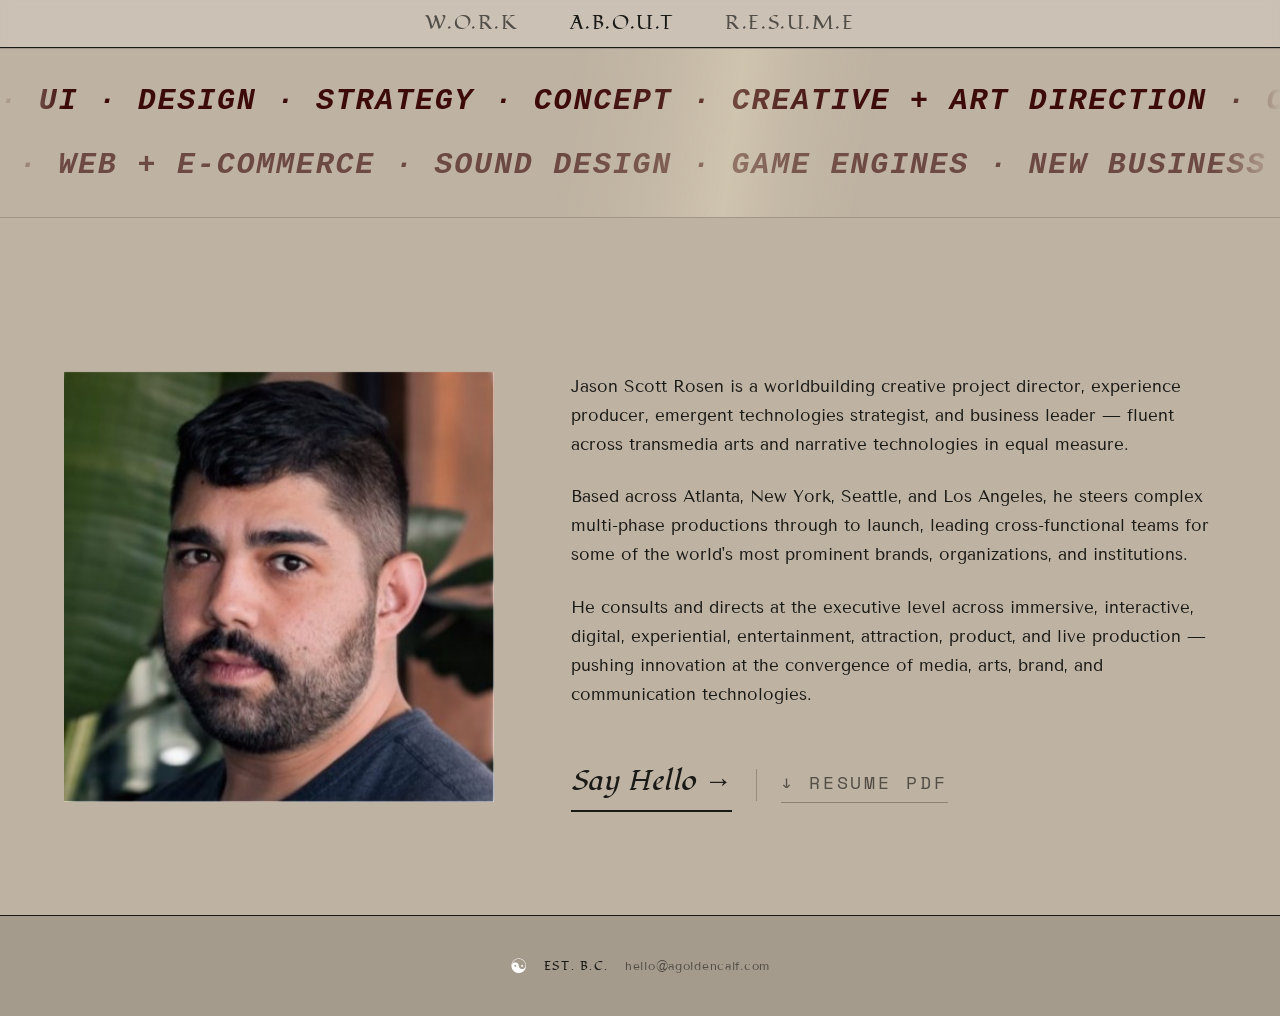
==== commit e886c8e6: "Update about.html" ====
--- a/about.html
+++ b/about.html
@@ -48,8 +48,8 @@
       <div class="about-headshot-wrap">
         <img src="images/headshot.jpg" alt="Jason Scott Rosen" class="about-headshot" id="about-headshot">
       </div>
-      <div class="about-text" id="about-body">
-        <p>Jason leads the productions that define what's possible. Immersive Attractions. Title Sequences. Brand Platforms. AR Experiences. Museums. Video Games. Tangible Media. Creative and production leadership — finding the charge inside a brief and seeing it all the way through, across the brands and institutions that shape culture. Based wherever the work is. Passionate in contributing meaningfully to innovation, he welcomes friends new and old.</p>
+      <div class="about-text">
+        <div id="about-body"><p>Loading&hellip;</p></div>
         <div class="about-actions">
           <a href="mailto:hello@agoldencalf.com" class="about-say-hello">Say Hello →</a>
           <span class="about-actions-divider"></span>
--- a/css/styles.css
+++ b/css/styles.css
@@ -22,7 +22,7 @@
   --white: #ffffff;
   --nav-height: 48px;
   --font-display: 'Fondamento', serif;
-  --font-body: 'Inter', system-ui, -apple-system, sans-serif;
+  --font-body: 'Tenor Sans', system-ui, -apple-system, sans-serif;
   --max-w: 1320px;
   --pad-x: clamp(24px, 5vw, 80px);
   --gold: #C8962A;
@@ -862,3 +862,105 @@
     width: calc(100% + 2 * var(--pad-x));
   }
 }
+
+/* === SKILLS TICKER BANNER === */
+.skills-banner {
+  position: sticky;
+  top: var(--nav-height);
+  z-index: 90;
+  background: var(--sand);
+  padding: 28px 0;
+  border-top: 1px solid rgba(25,25,22,0.18);
+  border-bottom: 1px solid rgba(25,25,22,0.18);
+  display: flex;
+  flex-direction: column;
+  gap: 16px;
+  overflow: hidden;
+  margin-bottom: 64px;
+}
+
+.skills-line {
+  overflow: hidden;
+  -webkit-mask-image: linear-gradient(to right, transparent 0%, black 5%, black 95%, transparent 100%);
+  mask-image: linear-gradient(to right, transparent 0%, black 5%, black 95%, transparent 100%);
+}
+
+.skills-line--2 { opacity: 0.62; }
+
+.skills-line-inner {
+  white-space: nowrap;
+  display: inline-block;
+  font-family: 'Space Mono', monospace;
+  font-size: 30px;
+  font-weight: 700;
+  font-style: italic;
+  letter-spacing: 0.06em;
+  text-transform: uppercase;
+  color: #3D0A0A;
+}
+
+.skills-ghost-wave {
+  position: absolute;
+  inset: 0;
+  width: 100%;
+  height: 100%;
+  pointer-events: none;
+  z-index: 3;
+}
+
+/* === ABOUT ACTIONS === */
+.about-actions {
+  display: flex;
+  align-items: center;
+  gap: 24px;
+  margin-top: 48px;
+}
+
+.about-say-hello {
+  font-family: var(--font-display);
+  font-style: italic;
+  font-size: 28px;
+  letter-spacing: 0.02em;
+  color: var(--ink);
+  text-decoration: none;
+  border-bottom: 2px solid var(--ink);
+  padding-bottom: 4px;
+  transition: color 0.2s, border-color 0.2s;
+}
+
+.about-say-hello:hover {
+  color: var(--gold);
+  border-color: var(--gold);
+}
+
+.about-actions-divider {
+  display: block;
+  width: 1px;
+  height: 32px;
+  background: rgba(25,25,22,0.25);
+}
+
+.about-resume-btn {
+  font-family: 'Space Mono', monospace;
+  font-size: 18px;
+  letter-spacing: 0.16em;
+  text-transform: uppercase;
+  color: rgba(25,25,22,0.65);
+  text-decoration: none;
+  border-bottom: 1px solid rgba(25,25,22,0.3);
+  padding-bottom: 4px;
+  transition: color 0.2s, border-color 0.2s;
+}
+
+.about-resume-btn:hover {
+  color: var(--ink);
+  border-color: var(--ink);
+}
+
+@media (max-width: 768px) {
+  .skills-line-inner { font-size: 20px; }
+  .skills-banner { padding: 20px 0; gap: 12px; }
+  .about-say-hello { font-size: 22px; }
+  .about-resume-btn { font-size: 14px; }
+  .about-actions { gap: 16px; margin-top: 32px; }
+}
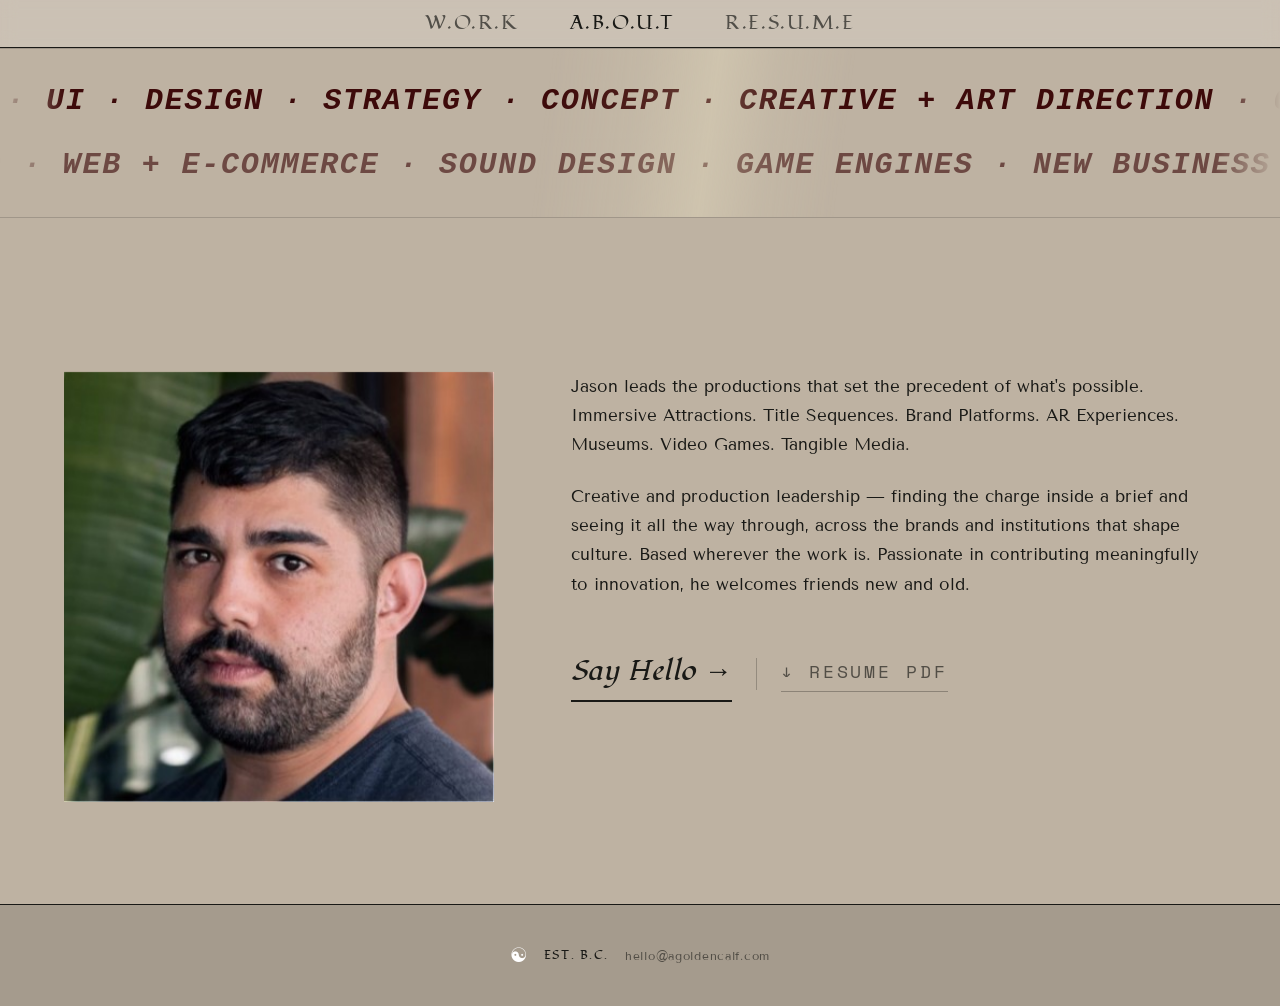
==== commit 9e3427de: "Update about.html" ====
--- a/about.html
+++ b/about.html
@@ -53,7 +53,7 @@
         <div class="about-actions">
           <a href="mailto:hello@agoldencalf.com" class="about-say-hello">Say Hello →</a>
           <span class="about-actions-divider"></span>
-          <a href="resume.html" target="_blank" class="about-resume-btn">↓ Resume PDF</a>
+          <button onclick="const w=window.open('resume.html','_blank'); w.onload=()=>w.print();" class="about-resume-btn">↓ Resume PDF</button>
         </div>
       </div>
     </div>
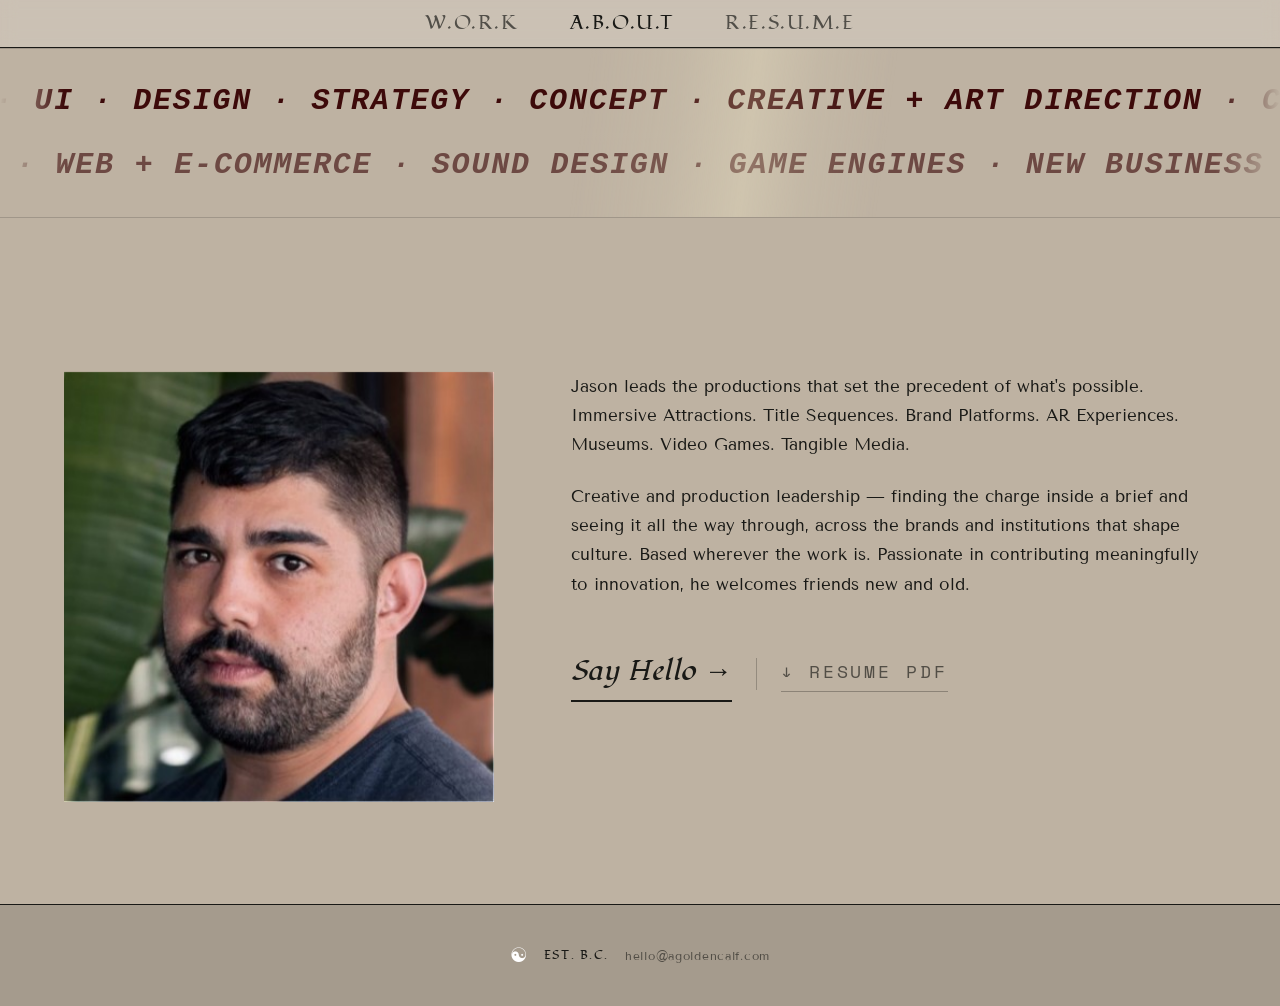
==== commit 1f4a480f: "Update about.html" ====
--- a/about.html
+++ b/about.html
@@ -53,7 +53,7 @@
         <div class="about-actions">
           <a href="mailto:hello@agoldencalf.com" class="about-say-hello">Say Hello →</a>
           <span class="about-actions-divider"></span>
-          <button onclick="const w=window.open('resume.html','_blank'); w.onload=()=>w.print();" class="about-resume-btn">↓ Resume PDF</button>
+          <a href="Jason Scott Rosen — 2026 | Resume.pdf" download class="about-resume-btn">↓ Resume PDF</a>
         </div>
       </div>
     </div>
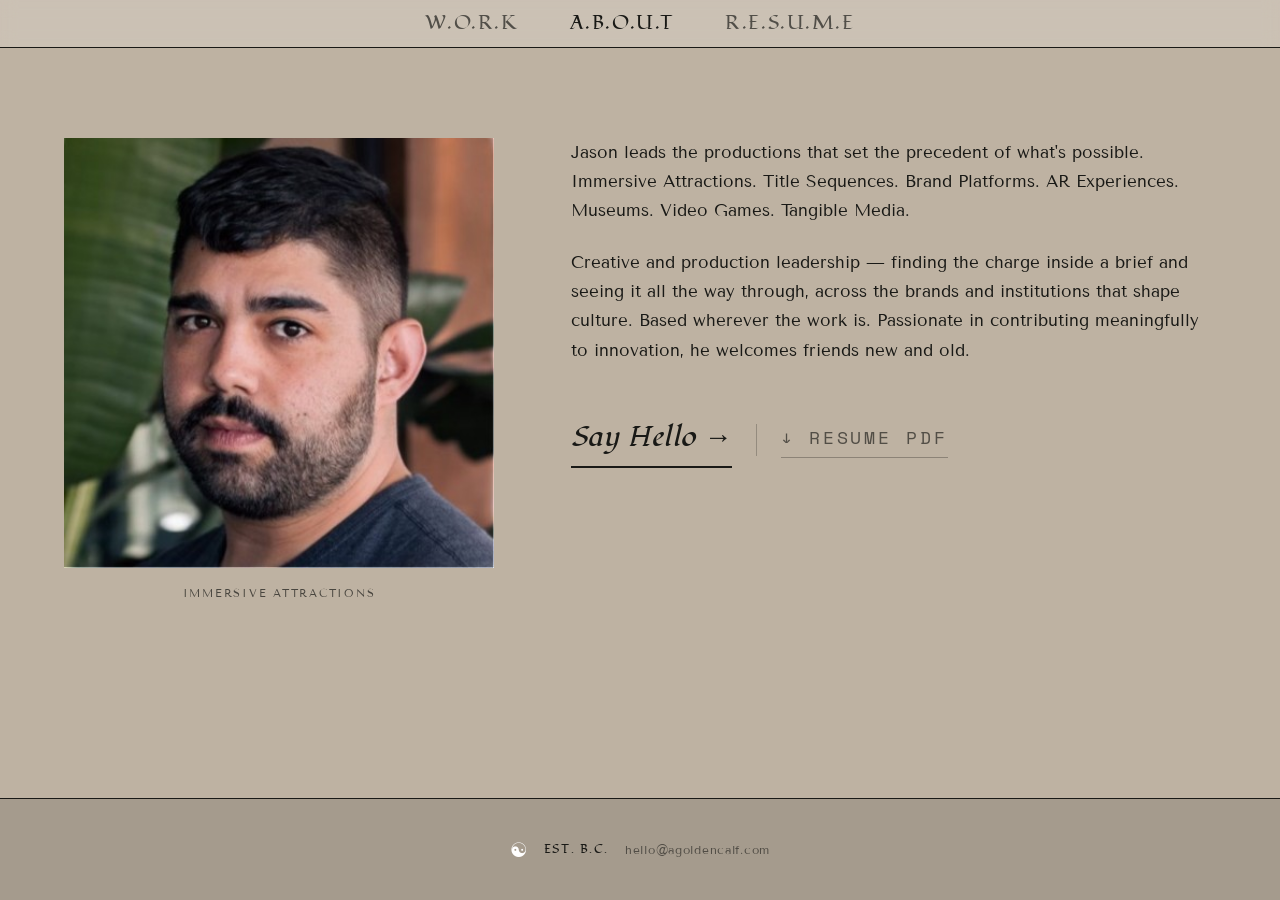
==== commit 6c152dd4: "Update about.html" ====
--- a/about.html
+++ b/about.html
@@ -8,7 +8,7 @@
   <link rel="preconnect" href="https://fonts.googleapis.com">
   <link rel="preconnect" href="https://fonts.gstatic.com" crossorigin>
   <link href="https://fonts.googleapis.com/css2?family=Tenor+Sans&family=Space+Mono:ital,wght@1,700&display=swap" rel="stylesheet">
-  <link rel="stylesheet" href="css/styles.css">
+  <link rel="stylesheet" href="css/styles.css?v=15">
 </head>
 <body class="page-about">
   <header class="site-header">
@@ -28,25 +28,14 @@
   <main class="main">
     <div class="mobile-menu" aria-hidden="true">
       <a href="index.html" class="mobile-link">W.O.R.K</a>
-      <a href="about.html" class="mobile-link">A.B.O.U.T</a>
+      <a href="about.html" class="mobile-link nav-link--active">A.B.O.U.T</a>
       <a href="resume.html" class="mobile-link">R.E.S.U.M.E</a>
     </div>
 
-    <!-- Skills ticker banner -->
-    <div class="skills-banner">
-      <div class="skills-line skills-line--1">
-        <div class="skills-line-inner" id="skills-line-1"></div>
-      </div>
-      <div class="skills-line skills-line--2">
-        <div class="skills-line-inner" id="skills-line-2"></div>
-      </div>
-      <canvas class="skills-ghost-wave" id="skills-ghost-wave"></canvas>
-    </div>
-
-    <!-- About content -->
     <div class="about-columns" id="about-content">
       <div class="about-headshot-wrap">
-        <img src="images/headshot.jpg" alt="Jason Scott Rosen" class="about-headshot" id="about-headshot">
+        <img src="images/headshot.jpg" alt="Jason Scott Rosen" class="about-headshot">
+        <p class="about-skill-rotator" id="about-skill-rotator"></p>
       </div>
       <div class="about-text">
         <div id="about-body"><p>Loading&hellip;</p></div>
@@ -65,6 +54,6 @@
       <a href="mailto:hello@agoldencalf.com" class="footer-email">hello@agoldencalf.com</a>
     </div>
   </footer>
-  <script src="js/main.js"></script>
+  <script src="js/main.js?v=15"></script>
 </body>
 </html>
--- a/css/styles.css
+++ b/css/styles.css
@@ -193,7 +193,7 @@
   pointer-events: all;
 }
 
-/* === MOBILE MENU — ANCIENT SCROLL === */
+/* === MOBILE MENU === */
 .mobile-menu {
   display: none;
   position: fixed;
@@ -387,19 +387,18 @@
 }
 .page-work .main { padding-top: 0; }
 
-/* === WORK PAGE === */
+/* === WORK HERO — BOOKEND LAYOUT === */
 .work-hero {
   position: relative;
   display: flex;
   flex-direction: column;
-  align-items: center;
+  align-items: stretch;
   background-color: var(--sand);
   min-height: clamp(440px, 62vh, 620px);
   justify-content: center;
-  padding: clamp(54px, 7vw, 88px) var(--pad-x) clamp(28px, 4vw, 54px);
-  text-align: center;
   overflow: hidden;
 }
+
 .work-hero-bg {
   position: absolute;
   inset: 0;
@@ -424,36 +423,191 @@
   opacity: 0.8;
   animation: hero-color-wash 12s ease-in-out infinite alternate;
 }
-.work-hero-content {
-  position: relative;
-  z-index: 1;
-  width: 100%;
-  display: flex;
-  flex-direction: column;
-  align-items: center;
-}
 @keyframes hero-color-wash {
   0%   { background-color: #8b837b; opacity: 0.82; }
   50%  { background-color: #b4917d; opacity: 0.68; }
   100% { background-color: #ce967d; opacity: 0.52; }
 }
-.work-title {
+
+.work-hero-content {
+  position: relative;
+  z-index: 1;
+  width: 100%;
+  display: flex;
+  align-items: center;
+  justify-content: center;
+  flex: 1;
+}
+
+/* === HERO BOOKEND === */
+.hero-bookend {
+  display: flex;
+  align-items: center;
+  justify-content: center;
+  width: 100%;
+  padding: 0 clamp(32px,7vw,100px);
+  box-sizing: border-box;
+  position: relative;
+}
+
+/* LEFT — Golden Calf bottom aligned with logo bottom */
+.hero-brand-left {
+  flex: 1;
+  display: flex;
+  justify-content: flex-end;
+  align-items: flex-end;
+  height: clamp(80px,10vw,140px);
+  padding-right: 20px;
+  box-sizing: border-box;
+}
+
+.hero-brand-left .work-title {
+  margin: 0;
   font-family: var(--font-display);
-  font-size: clamp(28px, 4.2vw, 58px);
+  font-size: clamp(22px,3vw,44px);
   font-weight: 400;
-  line-height: 0.95;
+  letter-spacing: 0.1em;
+  text-transform: uppercase;
   color: var(--white);
-  text-transform: uppercase;
-  margin-bottom: clamp(18px, 3vw, 34px);
-  text-shadow: 0 2px 12px rgba(25,25,22,0.2);
-}
+  margin-bottom: 0;
+}
+
+/* CENTER — logo mark + quote */
+.hero-center {
+  display: flex;
+  flex-direction: column;
+  align-items: center;
+  flex-shrink: 0;
+  position: relative;
+}
+
 .site-mark {
   display: block;
-  width: clamp(80px, 10vw, 140px);
+  width: clamp(80px,10vw,140px);
   height: auto;
-  margin-bottom: clamp(22px, 2.6vw, 34px);
   opacity: 0.9;
 }
+
+.hero-quote {
+  position: absolute;
+  top: calc(100% + 8px);
+  left: 50%;
+  transform: translateX(-50%);
+  width: 620px;
+  text-align: center;
+  font-family: var(--font-display);
+  font-style: italic;
+  font-size: 18px;
+  color: rgba(255,255,255,0.85);
+  line-height: 1.65;
+  pointer-events: none;
+  white-space: normal;
+  height: 140px;
+  display: flex;
+  align-items: center;
+  justify-content: center;
+  flex-wrap: wrap;
+}
+
+/* RIGHT — name top aligned with logo top */
+.hero-name-right {
+  flex: 1;
+  display: flex;
+  flex-direction: column;
+  justify-content: flex-start;
+  align-items: flex-start;
+  height: clamp(80px,10vw,140px);
+  padding-left: 20px;
+  box-sizing: border-box;
+}
+
+.hero-name {
+  font-family: 'Squada One', sans-serif;
+  font-size: clamp(22px,3vw,44px);
+  color: var(--white);
+  text-transform: uppercase;
+  letter-spacing: 0.03em;
+  line-height: 1;
+  margin: 0 0 8px;
+  white-space: nowrap;
+}
+
+.hero-title {
+  font-family: 'Squada One', sans-serif;
+  color: var(--white);
+  text-transform: uppercase;
+  letter-spacing: 0.03em;
+  line-height: 1;
+  margin: 0;
+  white-space: nowrap;
+  opacity: 0.55;
+}
+
+/* Mobile hero */
+@media (max-width: 768px) {
+  .hero-bookend {
+    flex-direction: column;
+    align-items: center;
+    padding: 28px 24px 32px;
+    gap: 0;
+  }
+  .hero-quote {
+    position: relative !important;
+    top: auto !important;
+    left: auto !important;
+    transform: none !important;
+    width: 100% !important;
+    max-width: 360px;
+    height: auto;
+    min-height: 80px;
+    order: 1;
+    margin-top: 20px;
+    margin-bottom: 20px;
+    display: flex !important;
+    flex-direction: row !important;
+    align-items: center;
+    justify-content: center;
+    gap: 12px;
+    text-align: center;
+  }
+  .hero-quote-col {
+    display: flex;
+    flex-direction: column;
+    align-items: center;
+    gap: 3px;
+    font-family: var(--font-display);
+    font-style: italic;
+    font-size: 15px;
+    color: rgba(255,255,255,0.85);
+    line-height: 1.5;
+    opacity: 0;
+    transform: translateY(5px);
+    filter: blur(3px);
+    transition: opacity 1.8s ease, transform 1.8s cubic-bezier(0.16,1,0.3,1), filter 1.8s ease;
+  }
+  .hero-center { order: 2; margin: 0; }
+  .hero-brand-left {
+    order: 3;
+    justify-content: center;
+    align-items: center;
+    height: auto;
+    padding: 0;
+    margin: 20px 0 16px;
+  }
+  .hero-brand-left .work-title { font-size: 32px; }
+  .hero-name-right {
+    order: 4;
+    align-items: center;
+    justify-content: center;
+    height: auto;
+    padding: 0;
+    margin-top: 4px;
+  }
+  .hero-name { font-size: 26px; margin-bottom: 6px; }
+  .hero-title { font-size: 15px; opacity: 0.7; letter-spacing: 0.08em; }
+}
+
+/* === WORK TITLE (old centered — keep for fallback) === */
 .work-intro {
   font-family: var(--font-display);
   font-style: italic;
@@ -495,7 +649,6 @@
   background-position: center;
   transform: scale(1.05);
   transition: transform 3.2s cubic-bezier(0.16,1,0.3,1);
-  opacity: 1;
 }
 .project-bar.expanded .project-bar-bg { transform: scale(1.02); }
 
@@ -534,6 +687,9 @@
   color: var(--white);
   flex: 1;
   letter-spacing: 0.01em;
+  white-space: nowrap;
+  overflow: hidden;
+  text-overflow: ellipsis;
   transition: font-size 2.2s cubic-bezier(0.16,1,0.3,1), text-shadow 0.6s ease;
 }
 .project-bar.expanded .project-bar-title {
@@ -551,22 +707,6 @@
 }
 .project-bar.expanded .project-bar-client { opacity: 0; }
 
-.project-bar-client-expanded {
-  position: absolute;
-  bottom: 72px; left: 0; right: 0;
-  padding: 0 var(--pad-x);
-  z-index: 2;
-  opacity: 0;
-  transition: opacity 1s ease 1s;
-}
-.project-bar.expanded .project-bar-client-expanded { opacity: 1; }
-.project-bar-client-expanded span {
-  font-family: var(--font-body);
-  font-size: clamp(10px, 0.9vw, 13px);
-  letter-spacing: 0.1em;
-  text-transform: uppercase;
-  color: rgba(255,255,255,0.55);
-}
 .project-bar-sliver {
   width: 4px;
   height: 32px;
@@ -576,6 +716,108 @@
   transition: opacity 0.5s ease;
 }
 .project-bar.expanded .project-bar-sliver { opacity: 0; }
+
+/* === PROJECT BAR HOVER CONTENT === */
+.project-bar-reading-underlay {
+  position: absolute;
+  bottom: 0; left: 0; right: 0;
+  height: 55%;
+  pointer-events: none;
+  z-index: 1;
+  background: linear-gradient(to top, rgba(25,25,22,0.85) 0%, rgba(25,25,22,0.55) 50%, transparent 100%);
+  opacity: 0;
+  transition: opacity 1.2s ease 0.8s;
+}
+.project-bar.expanded .project-bar-reading-underlay { opacity: 1; }
+
+.project-bar-hover-content {
+  position: absolute;
+  bottom: 88px; left: 0; right: 0;
+  padding: 0 var(--pad-x);
+  z-index: 2;
+  pointer-events: none;
+}
+
+.project-bar-hover-client {
+  font-family: var(--font-body);
+  font-size: 11px;
+  letter-spacing: 0.14em;
+  text-transform: uppercase;
+  color: var(--gold);
+  margin: 0 0 12px;
+  opacity: 0;
+  transition: opacity 0.8s ease 1.2s;
+}
+.project-bar.expanded .project-bar-hover-client { opacity: 1; }
+
+.project-bar-hover-blurb {
+  font-family: var(--font-body);
+  font-size: 16px;
+  font-weight: 400;
+  line-height: 1.7;
+  color: rgba(255,255,255,0.92);
+  margin: 0;
+  max-width: 620px;
+  opacity: 0;
+  transform: translateY(8px);
+  transition: opacity 0.8s ease 1.4s, transform 0.8s ease 1.4s;
+}
+.project-bar.expanded .project-bar-hover-blurb {
+  opacity: 1;
+  transform: translateY(0);
+}
+
+.project-bar-cta {
+  background: none;
+  border: 1px solid rgba(255,255,255,0);
+  color: rgba(255,255,255,0);
+  padding: 7px 18px;
+  border-radius: 2px;
+  font-family: var(--font-body);
+  font-size: 11px;
+  letter-spacing: 0.12em;
+  text-transform: uppercase;
+  cursor: pointer;
+  white-space: nowrap;
+  flex-shrink: 0;
+  opacity: 0;
+  transform: translateX(12px);
+  transition: opacity 0.6s ease 1.6s, transform 0.6s ease 1.6s, border-color 0.2s, color 0.2s;
+}
+.project-bar.expanded .project-bar-cta {
+  opacity: 1;
+  transform: translateX(0);
+  border-color: rgba(255,255,255,0.5);
+  color: rgba(255,255,255,0.9);
+}
+.project-bar-cta:hover {
+  border-color: var(--gold) !important;
+  color: var(--gold) !important;
+}
+
+/* === MOBILE PROJECT BARS === */
+@media (max-width: 768px) {
+  .project-bar { height: 64px; }
+  .project-bar.expanded { height: min(75vw, 420px); }
+  .project-bar-title {
+    font-size: clamp(14px, 3.5vw, 18px) !important;
+    white-space: nowrap;
+    overflow: hidden;
+    text-overflow: ellipsis;
+    max-width: calc(100vw - 120px);
+  }
+  .project-bar.expanded .project-bar-title {
+    font-size: clamp(16px, 4vw, 22px) !important;
+  }
+  .project-bar-hover-blurb {
+    font-size: 13px !important;
+    max-width: calc(100vw - 48px);
+  }
+  .project-bar-hover-content { bottom: 72px; }
+  .project-bar-cta { font-size: 10px; padding: 6px 12px; }
+  .project-bar-client { display: none; }
+  .project-bar-meta { padding: 0 16px; gap: 12px; }
+}
 
 /* === ABOUT PAGE === */
 .about-columns {
@@ -608,22 +850,6 @@
 }
 .about-text p + p { margin-top: 1.4em; }
 
-/* === PRACTICE PAGE === */
-.practice-wrap {
-  padding: clamp(48px, 7vw, 96px) var(--pad-x) clamp(64px, 8vw, 120px);
-  max-width: 760px;
-  margin: 0 auto;
-  background-color: var(--sand);
-}
-.practice-body {
-  font-family: var(--font-body);
-  font-size: clamp(15px, 1.3vw, 18px);
-  font-weight: 300;
-  line-height: 1.75;
-  color: var(--ink);
-}
-.practice-body p + p { margin-top: 1.4em; }
-
 /* === FOOTER === */
 .site-footer {
   border-top: 1px solid var(--ink);
@@ -670,24 +896,19 @@
 }
 
 /* === PROJECT PAGE === */
-.project-page body,
-body.project-page { background: var(--ink); }
-
 .project-page-wrap {
   background: var(--ink);
   color: var(--white);
   min-height: 100vh;
 }
-
 .project-page-header {
   padding: clamp(36px,6vw,72px) var(--pad-x) clamp(28px,4vw,48px);
   border-bottom: 1px solid rgba(255,255,255,0.08);
-  max-width: 900px;
+  max-width: 1100px;
   margin: 0 auto;
   width: 100%;
   box-sizing: border-box;
 }
-
 .project-page-client {
   font-family: var(--font-body);
   font-size: 10px;
@@ -696,15 +917,13 @@
   color: var(--gold);
   margin-bottom: 12px;
 }
-
 .project-page-title {
   font-family: var(--font-display);
-  font-size: clamp(28px, 5vw, 56px);
+  font-size: clamp(28px, 4vw, 44px);
   font-weight: 400;
   line-height: 1.1;
   margin-bottom: 20px;
 }
-
 .project-page-description {
   font-family: var(--font-body);
   font-size: clamp(14px, 1.2vw, 16px);
@@ -713,10 +932,9 @@
   color: rgba(255,255,255,0.68);
   max-width: 620px;
 }
-
 .project-page-media {
   padding: clamp(28px,5vw,56px) var(--pad-x);
-  max-width: 900px;
+  max-width: 1100px;
   margin: 0 auto;
   width: 100%;
   box-sizing: border-box;
@@ -724,14 +942,12 @@
   flex-direction: column;
   gap: clamp(20px,3vw,36px);
 }
-
 .project-media-block img {
   width: 100%;
   display: block;
   aspect-ratio: 16/9;
   object-fit: cover;
 }
-
 .project-media-caption {
   font-family: var(--font-body);
   font-style: italic;
@@ -739,7 +955,6 @@
   color: rgba(255,255,255,0.4);
   margin-top: 8px;
 }
-
 .project-media-video .project-video-wrap,
 .project-video-wrap {
   position: relative;
@@ -747,7 +962,6 @@
   background: #000;
   width: 100%;
 }
-
 .project-video-wrap iframe {
   position: absolute;
   inset: 0;
@@ -755,25 +969,21 @@
   height: 100%;
   border: none;
 }
-
 .project-media-pair .project-pair-images {
   display: flex;
   gap: 8px;
 }
-
 .project-media-pair .project-pair-images img {
   flex: 1;
   aspect-ratio: 9/16;
   object-fit: cover;
   width: 0;
 }
-
 .project-pair-captions {
   display: flex;
   gap: 8px;
   margin-top: 8px;
 }
-
 .project-pair-captions p {
   flex: 1;
   font-family: var(--font-body);
@@ -782,17 +992,14 @@
   color: rgba(255,255,255,0.4);
   margin: 0;
 }
-
-/* More work */
 .project-page-more {
   border-top: 1px solid rgba(255,255,255,0.08);
   padding: clamp(28px,4vw,48px) var(--pad-x) clamp(48px,8vw,96px);
-  max-width: 900px;
+  max-width: 1100px;
   margin: 0 auto;
   width: 100%;
   box-sizing: border-box;
 }
-
 .project-page-more-label {
   font-family: var(--font-body);
   font-size: 10px;
@@ -801,7 +1008,6 @@
   color: rgba(255,255,255,0.25);
   margin-bottom: 16px;
 }
-
 .project-page-thumbs {
   display: flex;
   gap: 10px;
@@ -809,9 +1015,7 @@
   scrollbar-width: none;
   padding-bottom: 4px;
 }
-
 .project-page-thumbs::-webkit-scrollbar { display: none; }
-
 .project-thumb-card {
   flex-shrink: 0;
   width: clamp(130px, 18vw, 180px);
@@ -822,9 +1026,7 @@
   display: block;
   transition: border-color 0.25s ease;
 }
-
 .project-thumb-card:hover { border-color: var(--gold); }
-
 .project-thumb-card img,
 .project-thumb-empty {
   width: 100%;
@@ -833,11 +1035,7 @@
   display: block;
   background: rgba(255,255,255,0.05);
 }
-
-.project-thumb-meta {
-  padding: 8px 10px 10px;
-}
-
+.project-thumb-meta { padding: 8px 10px 10px; }
 .project-thumb-title {
   font-family: var(--font-display);
   font-size: 12px;
@@ -845,7 +1043,6 @@
   margin: 0 0 3px;
   line-height: 1.3;
 }
-
 .project-thumb-client {
   font-family: var(--font-body);
   font-size: 9px;
@@ -854,8 +1051,6 @@
   color: rgba(255,255,255,0.35);
   margin: 0;
 }
-
-/* Mobile project page */
 @media (max-width: 768px) {
   .project-media-video {
     margin: 0 calc(-1 * var(--pad-x));
@@ -863,8 +1058,25 @@
   }
 }
 
-/* === SKILLS TICKER BANNER === */
-.skills-banner {
+/* === SKILL ROTATOR === */
+.about-skill-rotator {
+  font-family: var(--font-body);
+  font-size: 11px;
+  letter-spacing: 0.16em;
+  text-transform: uppercase;
+  color: var(--ink);
+  text-align: center;
+  margin: 20px 0 0;
+  line-height: 1;
+  min-height: 16px;
+  opacity: 0;
+  filter: blur(4px);
+  transition: opacity 1.6s ease, filter 1.6s ease;
+}
+.about-skill-rotator.visible {
+  opacity: 0.7;
+  filter: blur(0px);
+}
   position: sticky;
   top: var(--nav-height);
   z-index: 90;
@@ -876,17 +1088,14 @@
   flex-direction: column;
   gap: 16px;
   overflow: hidden;
-  margin-bottom: 64px;
-}
-
+  margin-bottom: 28px;
+}
 .skills-line {
   overflow: hidden;
   -webkit-mask-image: linear-gradient(to right, transparent 0%, black 5%, black 95%, transparent 100%);
   mask-image: linear-gradient(to right, transparent 0%, black 5%, black 95%, transparent 100%);
 }
-
 .skills-line--2 { opacity: 0.62; }
-
 .skills-line-inner {
   white-space: nowrap;
   display: inline-block;
@@ -898,7 +1107,6 @@
   text-transform: uppercase;
   color: #3D0A0A;
 }
-
 .skills-ghost-wave {
   position: absolute;
   inset: 0;
@@ -915,7 +1123,6 @@
   gap: 24px;
   margin-top: 48px;
 }
-
 .about-say-hello {
   font-family: var(--font-display);
   font-style: italic;
@@ -927,19 +1134,13 @@
   padding-bottom: 4px;
   transition: color 0.2s, border-color 0.2s;
 }
-
-.about-say-hello:hover {
-  color: var(--gold);
-  border-color: var(--gold);
-}
-
+.about-say-hello:hover { color: var(--gold); border-color: var(--gold); }
 .about-actions-divider {
   display: block;
   width: 1px;
   height: 32px;
   background: rgba(25,25,22,0.25);
 }
-
 .about-resume-btn {
   font-family: 'Space Mono', monospace;
   font-size: 18px;
@@ -951,15 +1152,11 @@
   padding-bottom: 4px;
   transition: color 0.2s, border-color 0.2s;
 }
-
-.about-resume-btn:hover {
-  color: var(--ink);
-  border-color: var(--ink);
-}
+.about-resume-btn:hover { color: var(--ink); border-color: var(--ink); }
 
 @media (max-width: 768px) {
+  .skills-banner { position: relative; top: 0; margin-bottom: 28px; padding: 20px 0; gap: 12px; }
   .skills-line-inner { font-size: 20px; }
-  .skills-banner { padding: 20px 0; gap: 12px; }
   .about-say-hello { font-size: 22px; }
   .about-resume-btn { font-size: 14px; }
   .about-actions { gap: 16px; margin-top: 32px; }
